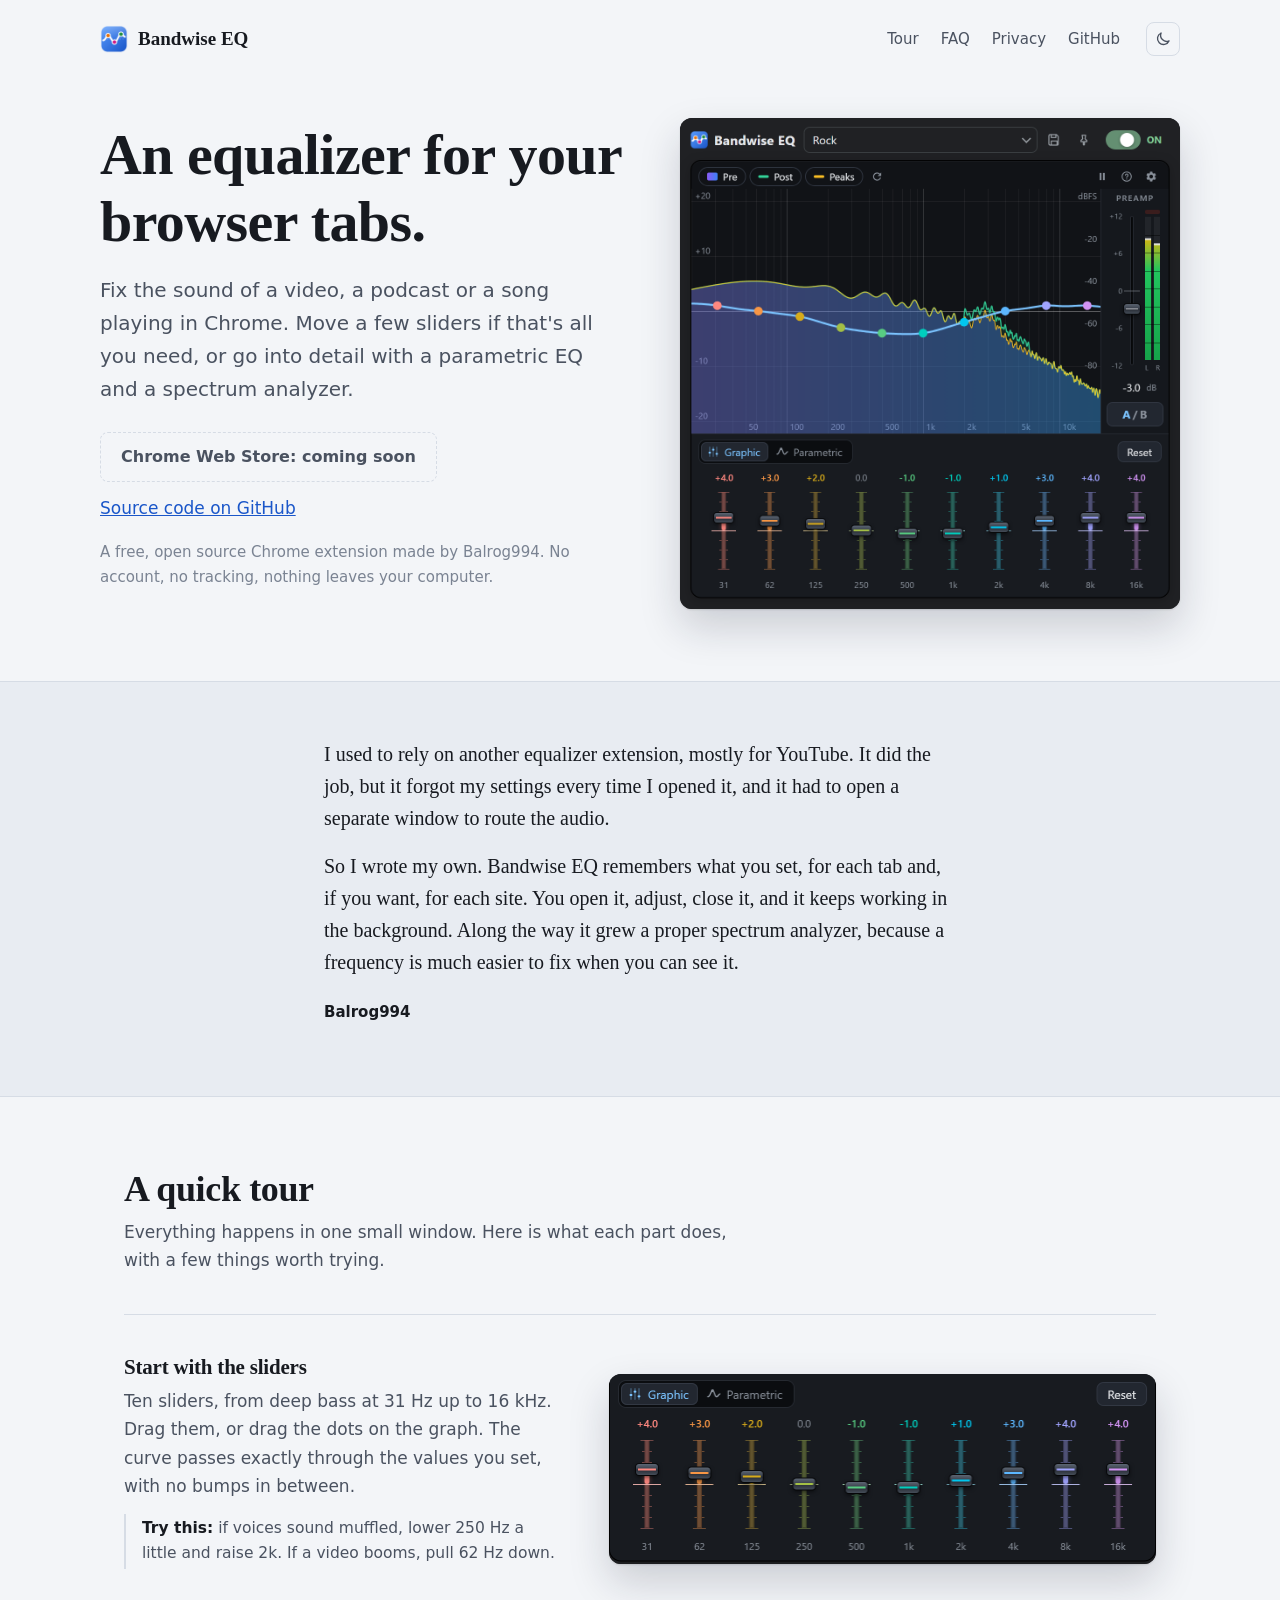
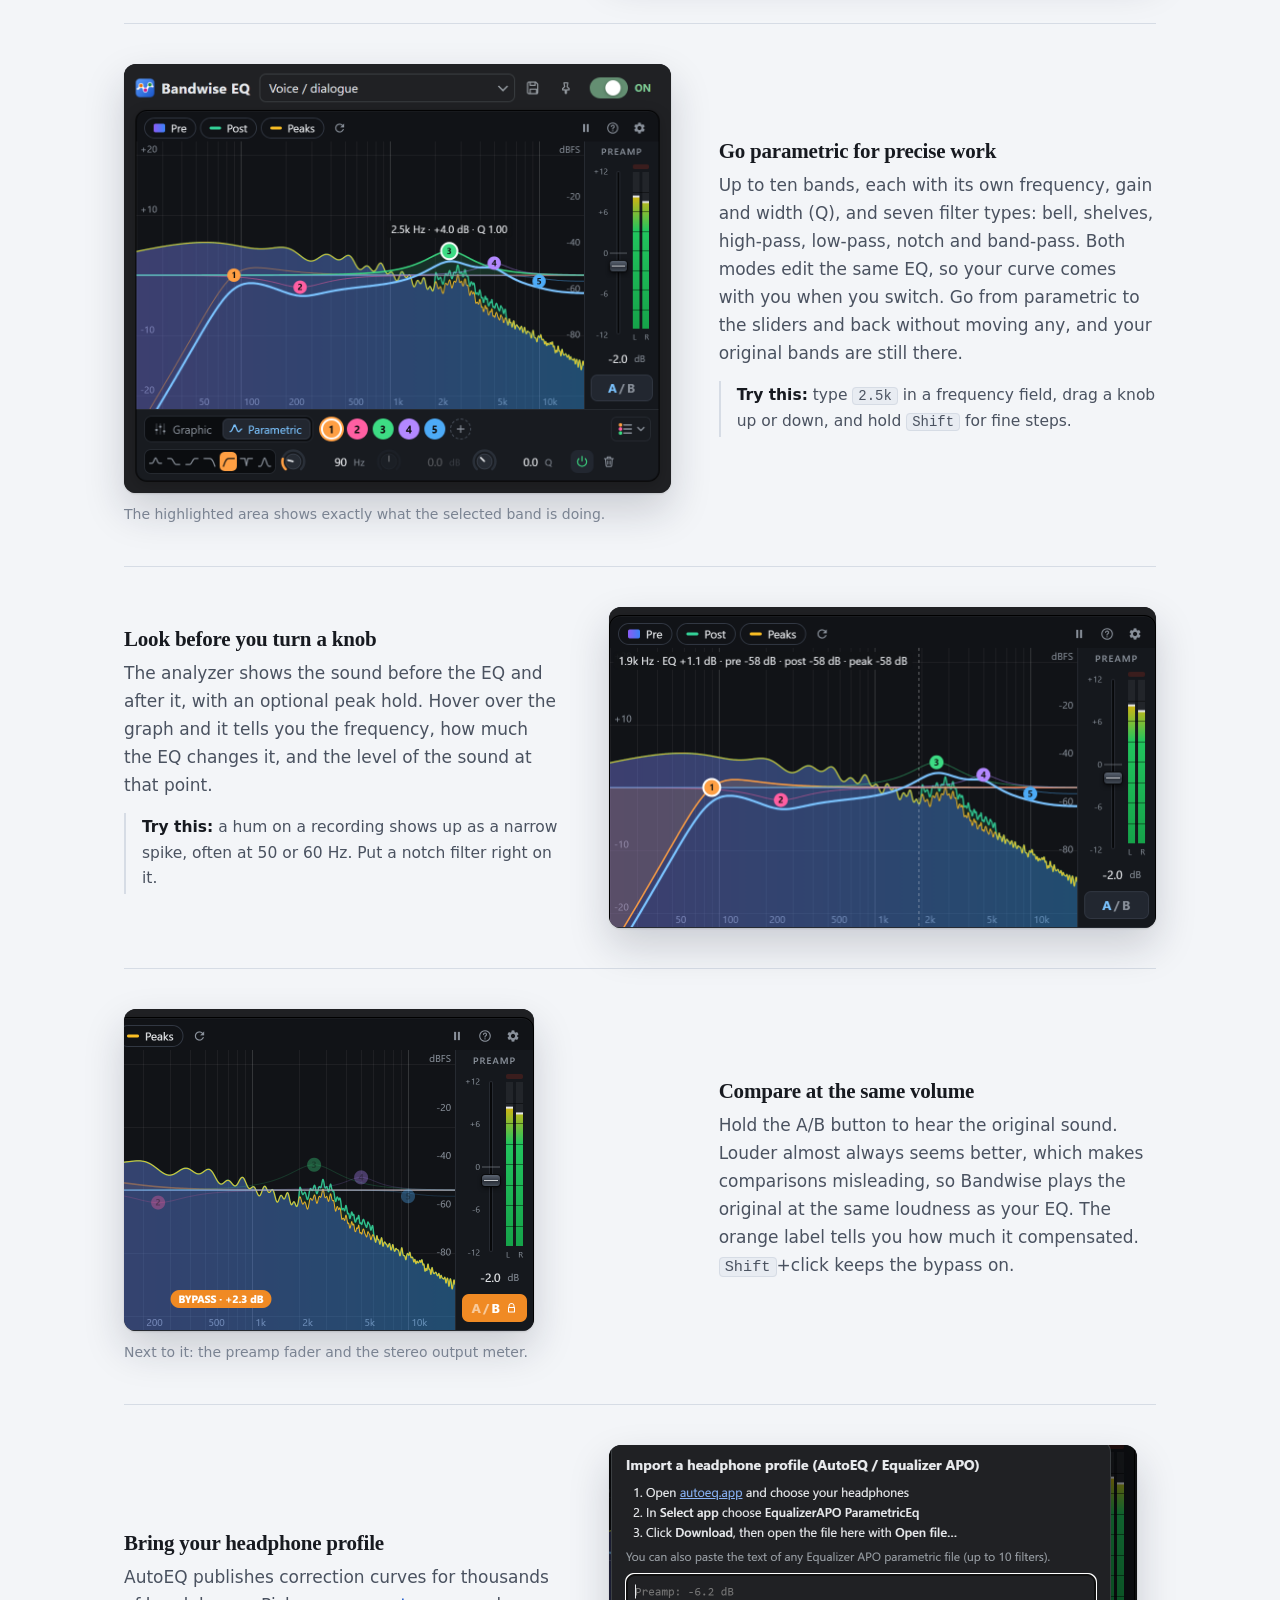
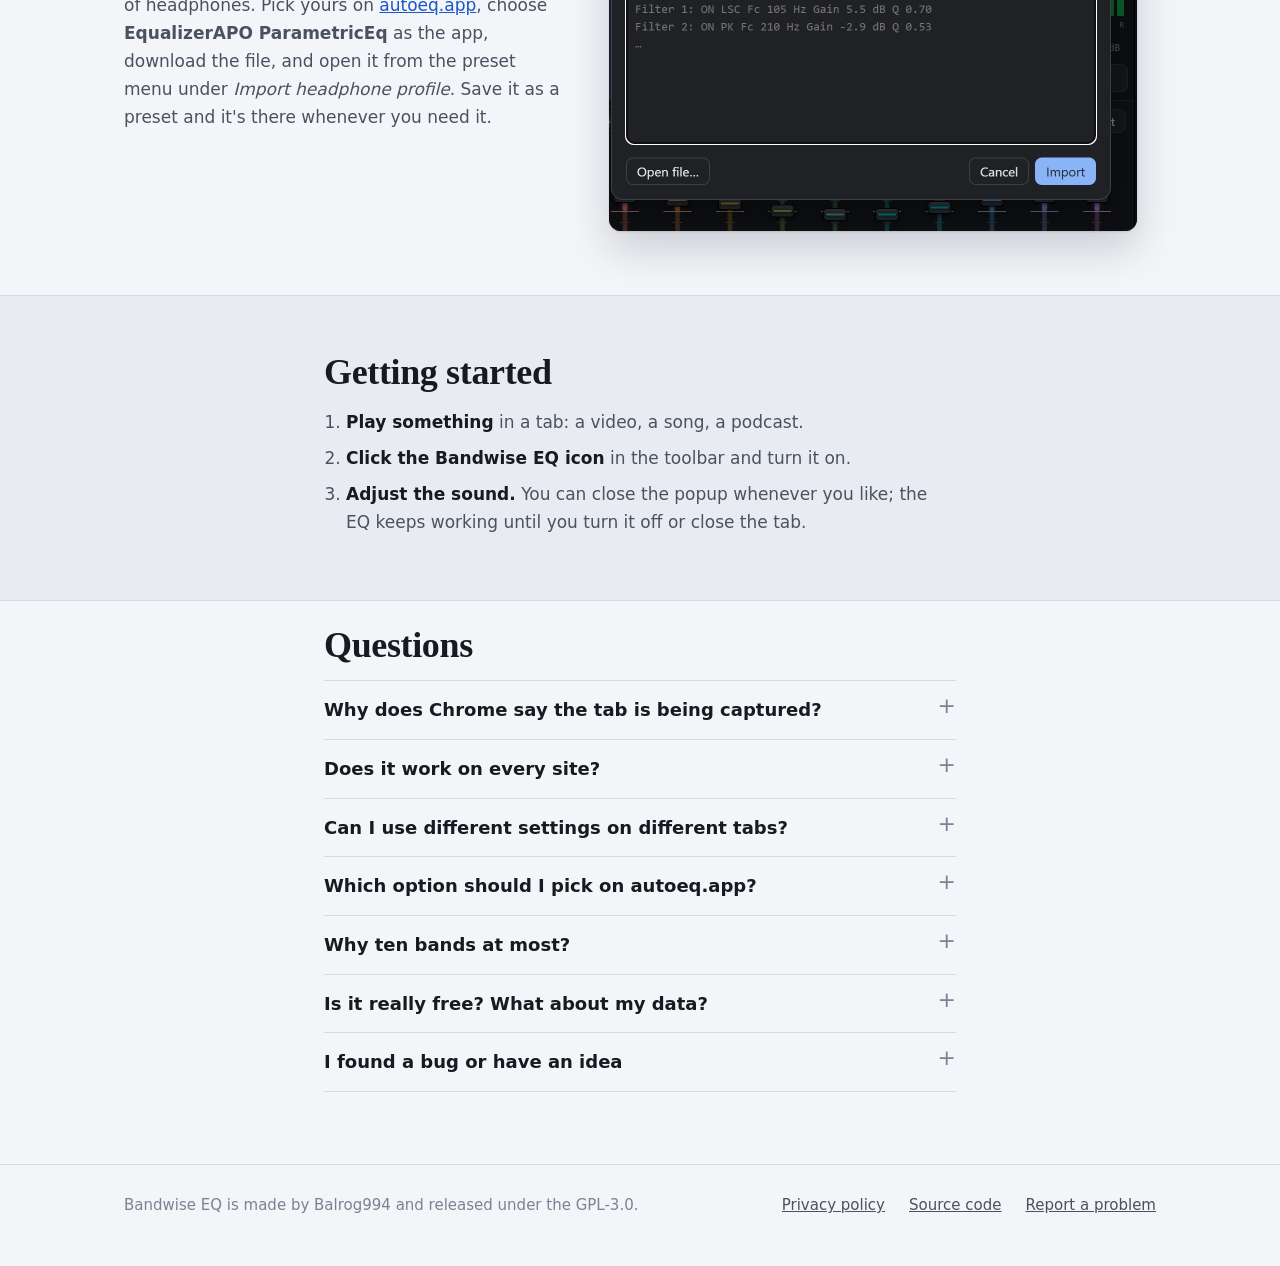
==== docs/index.html @ dcfa688e "Add a light/dark theme toggle to the website The site still follows the system theme by default; the" ====
<!doctype html>
<html lang="en">
<head>
  <meta charset="utf-8">
  <meta name="viewport" content="width=device-width, initial-scale=1">
  <title>Bandwise EQ, an equalizer for your browser tabs</title>
  <meta name="description" content="A free, open source equalizer for the sound of your Chrome tabs, with a graphic and a parametric mode, a spectrum analyzer and AutoEQ headphone profiles. Made by Balrog994.">
  <meta property="og:title" content="Bandwise EQ">
  <meta property="og:description" content="An equalizer for the sound of your Chrome tabs.">
  <meta property="og:image" content="img/social.png">
  <link rel="icon" href="img/icon-128.png">
  <link rel="stylesheet" href="style.css">
  <!-- apply the saved theme before the page is drawn, to avoid a flash -->
  <script>try { const t = localStorage.getItem("theme"); if (t === "light" || t === "dark") document.documentElement.dataset.theme = t; } catch {}</script>
</head>
<body>
  <header class="wrap site-head">
    <img src="img/icon-128.png" alt="">
    <a class="name" href="./">Bandwise EQ</a>
    <nav>
      <a href="#tour">Tour</a>
      <a href="#faq">FAQ</a>
      <a href="privacy.html">Privacy</a>
      <a href="https://github.com/Balrog994/bandwise-eq">GitHub</a>
      <button class="theme-toggle" type="button" aria-label="Switch theme">
        <svg class="sun" viewBox="0 0 24 24" aria-hidden="true"><circle cx="12" cy="12" r="4.2" fill="none" stroke="currentColor" stroke-width="1.8"/><path d="M12 2.5v2.2M12 19.3v2.2M2.5 12h2.2M19.3 12h2.2M5.3 5.3l1.6 1.6M17.1 17.1l1.6 1.6M5.3 18.7l1.6-1.6M17.1 6.9l1.6-1.6" stroke="currentColor" stroke-width="1.8" stroke-linecap="round"/></svg>
        <svg class="moon" viewBox="0 0 24 24" aria-hidden="true"><path d="M20 14.5A8 8 0 0 1 9.5 4a8 8 0 1 0 10.5 10.5z" fill="none" stroke="currentColor" stroke-width="1.8" stroke-linejoin="round"/></svg>
      </button>
    </nav>
  </header>

  <main>
    <section class="wrap hero">
      <div>
        <h1>An equalizer for your browser tabs.</h1>
        <p class="lead">Fix the sound of a video, a podcast or a song playing in Chrome. Move a few sliders if that's all you need, or go into detail with a parametric EQ and a spectrum analyzer.</p>
        <div class="actions">
          <span class="button waiting">Chrome Web Store: coming soon</span>
          <a href="https://github.com/Balrog994/bandwise-eq">Source code on GitHub</a>
        </div>
        <p class="small">A free, open source Chrome extension made by Balrog994. No account, no tracking, nothing leaves your computer.</p>
      </div>
      <a class="shot" href="img/popup.png"><img src="img/popup.png" width="572" height="562" alt="The Bandwise EQ popup in graphic mode, with ten sliders and the spectrum analyzer"></a>
    </section>

    <section class="note">
      <div class="wrap narrow">
        <p>I used to rely on another equalizer extension, mostly for YouTube. It did the job, but it forgot my settings every time I opened it, and it had to open a separate window to route the audio.</p>
        <p>So I wrote my own. Bandwise EQ remembers what you set, for each tab and, if you want, for each site. You open it, adjust, close it, and it keeps working in the background. Along the way it grew a proper spectrum analyzer, because a frequency is much easier to fix when you can see it.</p>
        <p class="sign"><strong>Balrog994</strong></p>
      </div>
    </section>

    <section class="tour" id="tour">
      <div class="wrap">
        <h2>A quick tour</h2>
        <p class="intro">Everything happens in one small window. Here is what each part does, with a few things worth trying.</p>

        <div class="step">
          <div class="step-text">
            <h3>Start with the sliders</h3>
            <p>Ten sliders, from deep bass at 31 Hz up to 16 kHz. Drag them, or drag the dots on the graph. The curve passes exactly through the values you set, with no bumps in between.</p>
            <p class="tip"><strong>Try this:</strong> if voices sound muffled, lower 250 Hz a little and raise 2k. If a video booms, pull 62 Hz down.</p>
          </div>
          <figure>
            <a class="shot" href="img/tour-sliders.png"><img src="img/tour-sliders.png" width="548" height="190" alt="The ten graphic EQ sliders"></a>
          </figure>
        </div>

        <div class="step">
          <div class="step-text">
            <h3>Go parametric for precise work</h3>
            <p>Up to ten bands, each with its own frequency, gain and width (Q), and seven filter types: bell, shelves, high-pass, low-pass, notch and band-pass. Both modes edit the same EQ, so your curve comes with you when you switch. Go from parametric to the sliders and back without moving any, and your original bands are still there.</p>
            <p class="tip"><strong>Try this:</strong> type <code>2.5k</code> in a frequency field, drag a knob up or down, and hold <kbd>Shift</kbd> for fine steps.</p>
          </div>
          <figure>
            <a class="shot" href="img/tour-parametric.png"><img src="img/tour-parametric.png" width="572" height="449" alt="Parametric mode with five bands; the selected band's curve is highlighted"></a>
            <figcaption>The highlighted area shows exactly what the selected band is doing.</figcaption>
          </figure>
        </div>

        <div class="step">
          <div class="step-text">
            <h3>Look before you turn a knob</h3>
            <p>The analyzer shows the sound before the EQ and after it, with an optional peak hold. Hover over the graph and it tells you the frequency, how much the EQ changes it, and the level of the sound at that point.</p>
            <p class="tip"><strong>Try this:</strong> a hum on a recording shows up as a narrow spike, often at 50 or 60 Hz. Put a notch filter right on it.</p>
          </div>
          <figure>
            <a class="shot" href="img/tour-analyzer.png"><img src="img/tour-analyzer.png" width="548" height="322" alt="The spectrum analyzer with the crosshair reading frequency and levels"></a>
          </figure>
        </div>

        <div class="step">
          <div class="step-text">
            <h3>Compare at the same volume</h3>
            <p>Hold the A/B button to hear the original sound. Louder almost always seems better, which makes comparisons misleading, so Bandwise plays the original at the same loudness as your EQ. The orange label tells you how much it compensated. <kbd>Shift</kbd>+click keeps the bypass on.</p>
          </div>
          <figure>
            <a class="shot" href="img/tour-ab.png"><img src="img/tour-ab.png" width="410" height="322" alt="Bypass active with level matching, next to the preamp fader and output meter"></a>
            <figcaption>Next to it: the preamp fader and the stereo output meter.</figcaption>
          </figure>
        </div>

        <div class="step">
          <div class="step-text">
            <h3>Bring your headphone profile</h3>
            <p>AutoEQ publishes correction curves for thousands of headphones. Pick yours on <a href="https://autoeq.app">autoeq.app</a>, choose <strong>EqualizerAPO ParametricEq</strong> as the app, download the file, and open it from the preset menu under <em>Import headphone profile</em>. Save it as a preset and it's there whenever you need it.</p>
          </div>
          <figure>
            <a class="shot" href="img/tour-import.png"><img src="img/tour-import.png" width="528" height="386" alt="The import dialog with the three steps to get a profile from autoeq.app"></a>
          </figure>
        </div>
      </div>
    </section>

    <section class="start note">
      <div class="wrap narrow">
        <h2>Getting started</h2>
        <ol>
          <li><strong>Play something</strong> in a tab: a video, a song, a podcast.</li>
          <li><strong>Click the Bandwise EQ icon</strong> in the toolbar and turn it on.</li>
          <li><strong>Adjust the sound.</strong> You can close the popup whenever you like; the EQ keeps working until you turn it off or close the tab.</li>
        </ol>
      </div>
    </section>

    <section class="faq" id="faq">
      <div class="wrap narrow">
        <h2>Questions</h2>
        <details>
          <summary>Why does Chrome say the tab is being captured?</summary>
          <p>That's how Chrome lets an extension work with the sound of a tab: it hands the audio over and shows an indicator so you know. Bandwise processes the audio on your computer and plays it back straight away. Nothing is recorded or sent anywhere.</p>
        </details>
        <details>
          <summary>Does it work on every site?</summary>
          <p>It works on any normal web page that plays sound. Chrome's own pages (like settings or the Web Store) can't be processed, and some streaming services that use DRM protection may not allow it.</p>
        </details>
        <details>
          <summary>Can I use different settings on different tabs?</summary>
          <p>Yes. Each tab keeps its own settings until you close it. If you want a site to always sound a certain way, open the popup on that site and click the pin next to the preset menu.</p>
        </details>
        <details>
          <summary>Which option should I pick on autoeq.app?</summary>
          <p><strong>EqualizerAPO ParametricEq</strong>. It produces ten filters, which is exactly what Bandwise supports, in a format it reads directly.</p>
        </details>
        <details>
          <summary>Why ten bands at most?</summary>
          <p>Ten bands are enough for almost any correction, they fit comfortably in a small popup, and they match the ten filters AutoEQ uses for headphone profiles.</p>
        </details>
        <details>
          <summary>Is it really free? What about my data?</summary>
          <p>It's free and open source under the GPL-3.0. It has no network access, collects nothing, shows no ads and doesn't read the pages you visit. The <a href="privacy.html">privacy policy</a> has the details, and the code is on <a href="https://github.com/Balrog994/bandwise-eq">GitHub</a> if you'd like to check.</p>
        </details>
        <details>
          <summary>I found a bug or have an idea</summary>
          <p>Please open an issue on <a href="https://github.com/Balrog994/bandwise-eq/issues">GitHub</a>. Bug reports with the site where it happened are especially helpful.</p>
        </details>
      </div>
    </section>
  </main>

  <footer class="site-foot">
    <div class="wrap">
      <span class="grow">Bandwise EQ is made by Balrog994 and released under the GPL-3.0.</span>
      <a href="privacy.html">Privacy policy</a>
      <a href="https://github.com/Balrog994/bandwise-eq">Source code</a>
      <a href="https://github.com/Balrog994/bandwise-eq/issues">Report a problem</a>
    </div>
  </footer>

  <script src="site.js"></script>
</body>
</html>
---- docs/style.css ----
/* Bandwise EQ website. System fonts only: the site makes no third-party requests. */
:root {
  /* cool palette taken from the extension (blue-grey neutrals, icon blue) so screenshots sit naturally */
  --paper: #f3f5f8; --paper-2: #e8ecf2; --card: #ffffff;
  --ink: #171a20; --ink-2: #4a5260; --ink-3: #7a8392; --line: #d6dce5;
  --link: #1a56c9;
  color-scheme: light;
  --serif: "Iowan Old Style", "Palatino Linotype", Palatino, "Book Antiqua", Georgia, serif;
  --sans: system-ui, -apple-system, "Segoe UI", Roboto, "Helvetica Neue", sans-serif;
  --mono: ui-monospace, "Cascadia Mono", Consolas, monospace;
}
/* Dark theme: follows the system unless the visitor picked a theme with the toggle
   (stored as data-theme on <html>). Same greys as the extension's dark display. */
@media (prefers-color-scheme: dark) {
  :root:not([data-theme="light"]) {
    --paper: #14171c; --paper-2: #1b1f26; --card: #1f242c;
    --ink: #e6e8eb; --ink-2: #b4bac4; --ink-3: #8a919b; --line: #2c323b;
    --link: #8ab4f8;
    color-scheme: dark;
  }
}
:root[data-theme="dark"] {
  --paper: #14171c; --paper-2: #1b1f26; --card: #1f242c;
  --ink: #e6e8eb; --ink-2: #b4bac4; --ink-3: #8a919b; --line: #2c323b;
  --link: #8ab4f8;
  color-scheme: dark;
}
* { box-sizing: border-box; }
html { background: var(--paper); scroll-behavior: smooth; }
body { margin: 0; color: var(--ink); font: 17px/1.65 var(--sans); }
a { color: var(--link); }
img { max-width: 100%; height: auto; display: block; }
.wrap { max-width: 1080px; margin: 0 auto; padding: 0 24px; }
.narrow { max-width: 680px; }

/* header */
.site-head { display: flex; align-items: center; gap: 10px; padding: 22px 0; }
.site-head img { width: 28px; height: 28px; }
.site-head .name { font: 700 19px var(--serif); color: var(--ink); text-decoration: none; }
.site-head nav { margin-left: auto; display: flex; align-items: center; gap: 22px; font-size: 15px; }
.site-head nav a { color: var(--ink-2); text-decoration: none; }
.site-head nav a:hover { color: var(--ink); text-decoration: underline; }
.theme-toggle {
  display: grid; place-items: center; width: 34px; height: 34px; margin-left: 4px; padding: 0;
  border: 1px solid var(--line); border-radius: 8px; background: none; color: var(--ink-2); cursor: pointer;
}
.theme-toggle:hover { color: var(--ink); border-color: var(--ink-3); }
.theme-toggle:focus-visible { outline: 2px solid var(--link); outline-offset: 2px; }
.theme-toggle svg { width: 18px; height: 18px; }
/* show the icon of the theme you would switch to */
.theme-toggle .sun { display: none; }
.theme-toggle.is-dark .sun { display: block; }
.theme-toggle.is-dark .moon { display: none; }

h1, h2, h3 { font-family: var(--serif); font-weight: 700; line-height: 1.15; letter-spacing: -.01em; }
h1 { font-size: clamp(38px, 5.4vw, 58px); margin: 0 0 18px; }
h2 { font-size: clamp(28px, 3.4vw, 36px); margin: 0 0 14px; }
h3 { font-size: 21px; margin: 0 0 8px; }

/* hero */
.hero { display: grid; grid-template-columns: 1.05fr 1fr; gap: 56px; align-items: center; padding: 40px 0 72px; }
.hero p.lead { font-size: 20px; color: var(--ink-2); margin: 0 0 26px; }
.actions { display: flex; flex-wrap: wrap; gap: 12px 20px; align-items: center; }
.button {
  display: inline-block; padding: 11px 20px; border-radius: 8px; font-weight: 600; font-size: 16px;
  background: var(--ink); color: var(--paper); text-decoration: none;
}
.button.waiting { background: transparent; color: var(--ink-2); border: 1.5px dashed var(--line); cursor: default; }
.small { font-size: 15px; color: var(--ink-3); margin-top: 18px; }

/* screenshots: always clickable to zoom */
.shot { display: block; width: fit-content; max-width: 100%; border-radius: 12px; overflow: hidden; cursor: zoom-in; background: #202124;
  box-shadow: 0 1px 2px rgba(0,0,0,.12), 0 18px 40px rgba(20,30,50,.18); }
.shot:focus-visible { outline: 3px solid var(--link); outline-offset: 3px; }
figure { margin: 0; }
figcaption { font-size: 14px; color: var(--ink-3); margin-top: 10px; }

/* "why I made it" note */
.note { background: var(--paper-2); border-top: 1px solid var(--line); border-bottom: 1px solid var(--line); padding: 56px 0; }
.note p { font-family: var(--serif); font-size: 20px; line-height: 1.6; margin: 0 0 16px; }
.note .sign { font-family: var(--sans); font-size: 15px; color: var(--ink-3); margin-top: 22px; }
.note .sign strong { color: var(--ink); }

/* tour */
.tour { padding: 72px 0 24px; }
.tour > .wrap > h2 { margin-bottom: 8px; }
.tour .intro { color: var(--ink-2); margin: 0 0 40px; max-width: 640px; }
.step { display: grid; grid-template-columns: 1fr 1.25fr; gap: 48px; align-items: center; padding: 40px 0; border-top: 1px solid var(--line); }
.step:nth-of-type(even) { grid-template-columns: 1.25fr 1fr; }
.step:nth-of-type(even) .step-text { order: 2; }
.step p { color: var(--ink-2); margin: 0 0 14px; }
.tip { border-left: 2px solid var(--line); padding: 2px 0 2px 16px; font-size: 15.5px; color: var(--ink-2); }
.tip strong { color: var(--ink); }
kbd, code { font-family: var(--mono); font-size: .9em; background: var(--paper-2); border: 1px solid var(--line); border-radius: 4px; padding: 0 5px; }

/* getting started */
.start { padding: 56px 0; }
.start ol { padding-left: 22px; margin: 0; }
.start li { margin: 8px 0; color: var(--ink-2); }
.start li strong { color: var(--ink); }

/* FAQ */
.faq { padding: 24px 0 72px; }
.faq details { border-top: 1px solid var(--line); padding: 14px 0; }
.faq details:last-of-type { border-bottom: 1px solid var(--line); }
.faq summary { cursor: pointer; font-weight: 600; font-size: 18px; list-style: none; display: flex; justify-content: space-between; gap: 16px; }
.faq summary::-webkit-details-marker { display: none; }
.faq summary::after { content: "+"; color: var(--ink-3); font-weight: 400; font-size: 22px; line-height: 1; }
.faq details[open] summary::after { content: "-"; }
.faq details p { color: var(--ink-2); margin: 10px 0 4px; }

/* footer */
.site-foot { border-top: 1px solid var(--line); padding: 28px 0 48px; font-size: 15px; color: var(--ink-3); }
.site-foot .wrap { display: flex; flex-wrap: wrap; gap: 10px 24px; }
.site-foot .grow { flex: 1; min-width: 260px; }
.site-foot a { color: var(--ink-2); }

/* zoom (lightbox) */
dialog.zoom { border: 0; padding: 0; background: transparent; max-width: 96vw; max-height: 94vh; }
dialog.zoom::backdrop { background: rgba(10, 13, 18, .85); }
dialog.zoom img { max-width: 96vw; max-height: 94vh; width: auto; border-radius: 10px; cursor: zoom-out; }

/* privacy page */
.doc { padding: 24px 0 72px; }
.doc h1 { font-size: 42px; margin-bottom: 4px; }
.doc .date { color: var(--ink-3); margin: 0 0 28px; }
.doc h2 { font-size: 24px; margin: 34px 0 8px; }
.doc p, .doc li { color: var(--ink-2); }
.doc table { width: 100%; border-collapse: collapse; margin: 8px 0; font-size: 15.5px; }
.doc th, .doc td { text-align: left; padding: 9px 10px; border-bottom: 1px solid var(--line); vertical-align: top; }
.doc th { color: var(--ink-3); font-weight: 600; }
.doc hr { border: 0; border-top: 1px solid var(--line); margin: 56px 0; }
.lang-switch { font-size: 15px; color: var(--ink-3); }

@media (max-width: 820px) {
  .hero, .step, .step:nth-of-type(even) { grid-template-columns: 1fr; gap: 28px; }
  .step:nth-of-type(even) .step-text { order: 0; }
  .site-head nav { gap: 14px; font-size: 14px; }
  .hero { padding-top: 16px; }
}
dialog.zoom:focus, dialog.zoom:focus-visible { outline: none; }
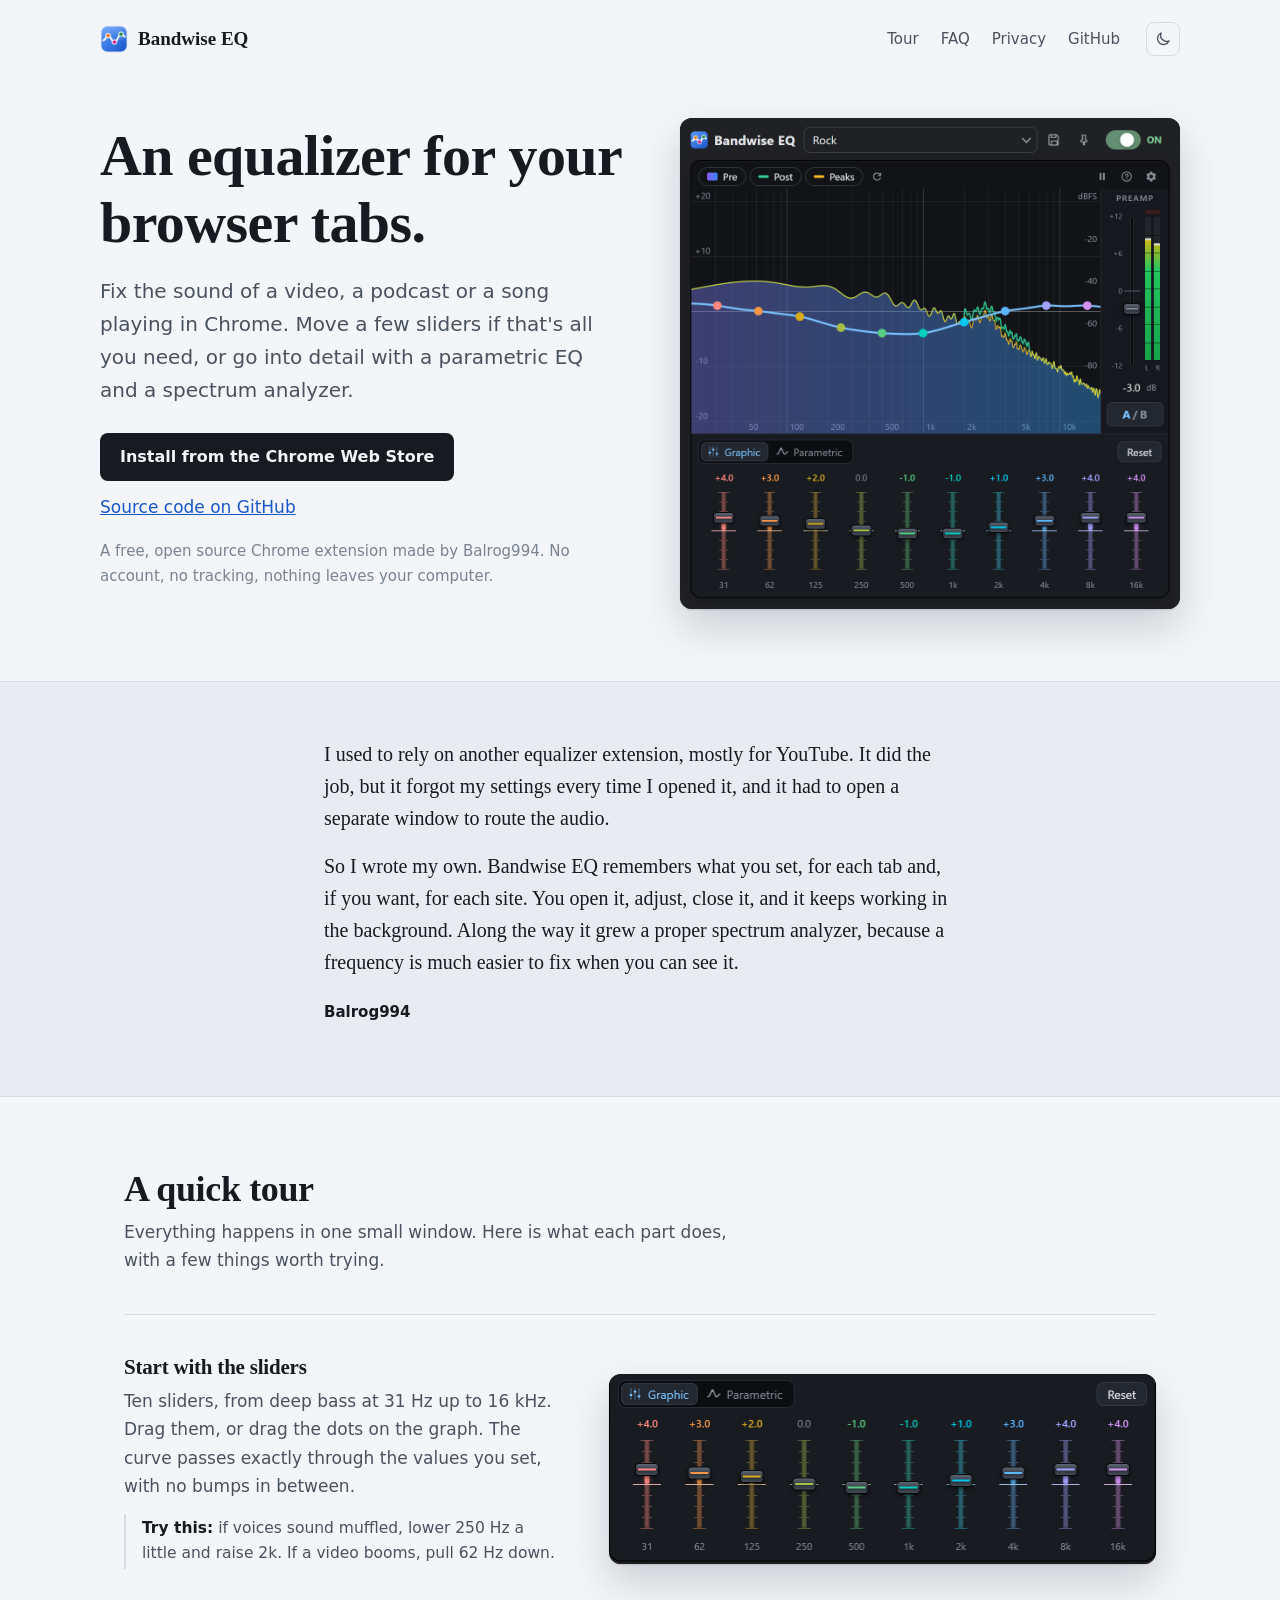
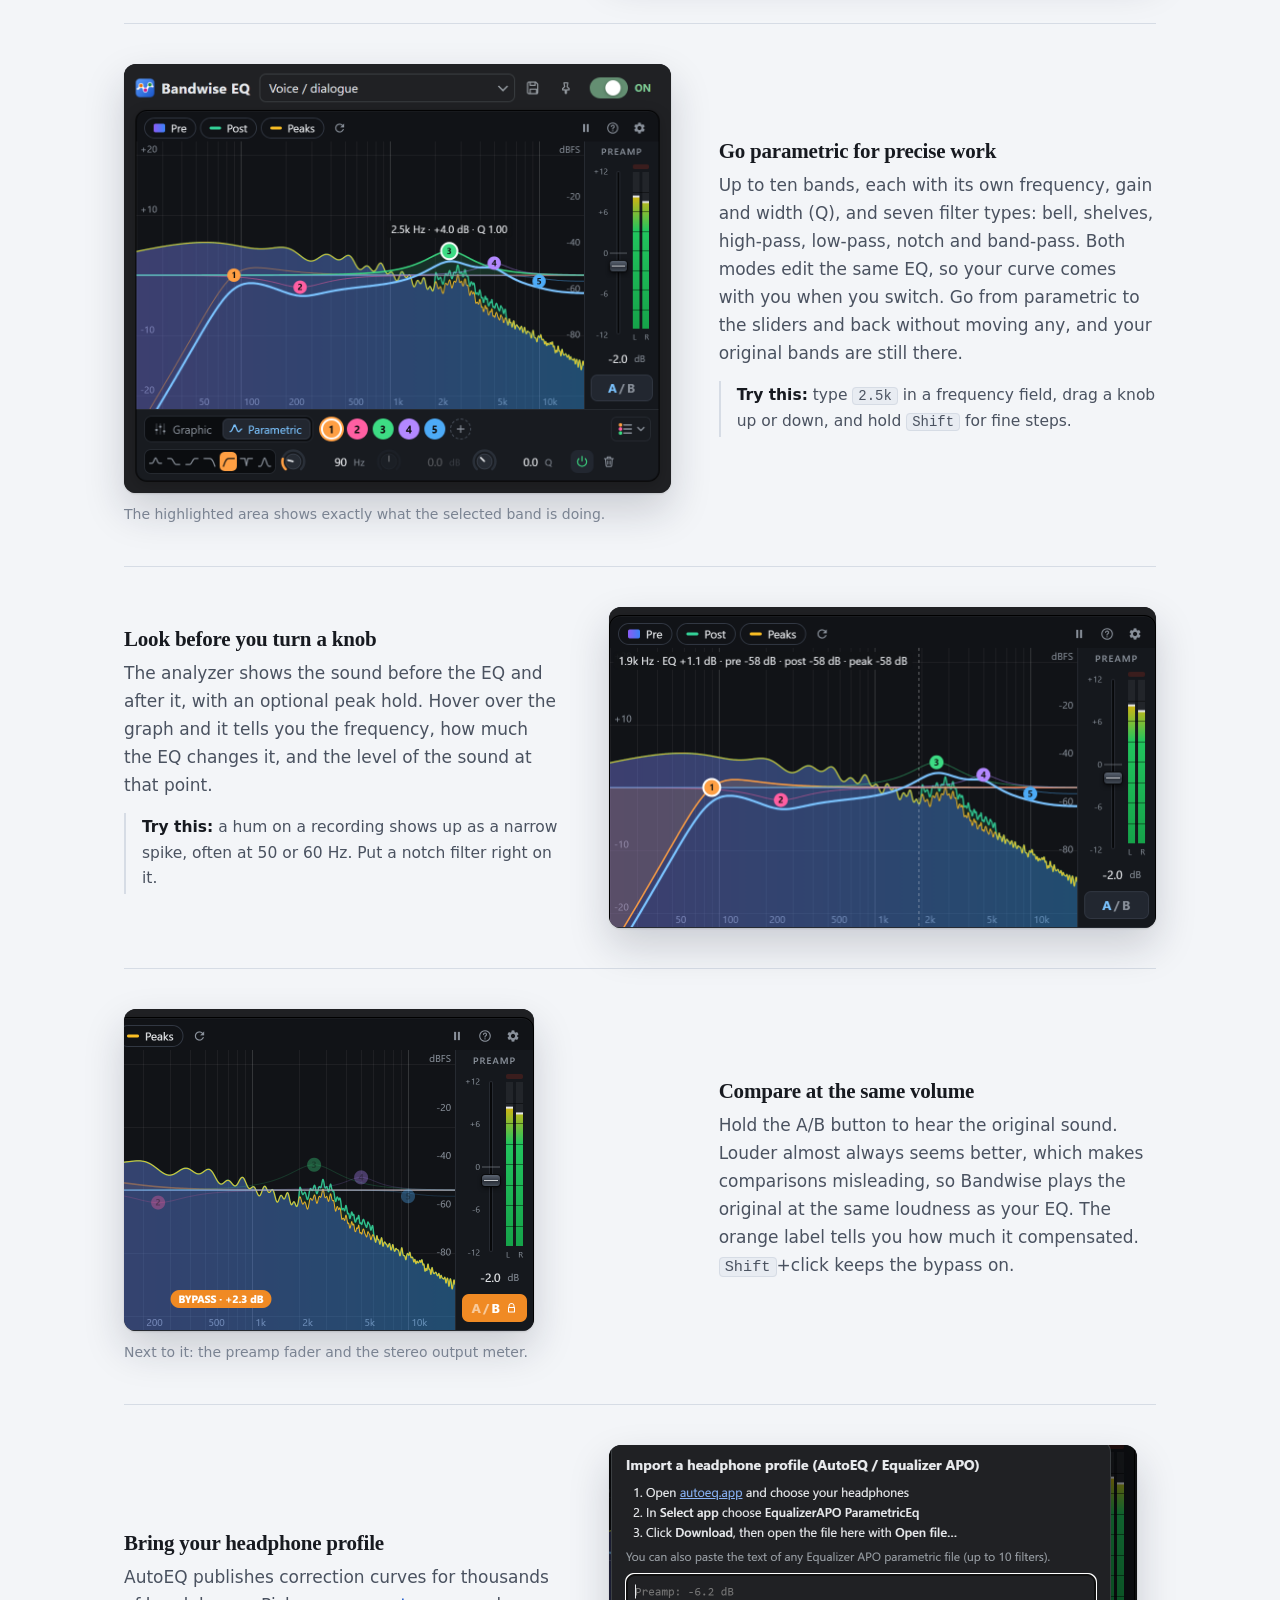
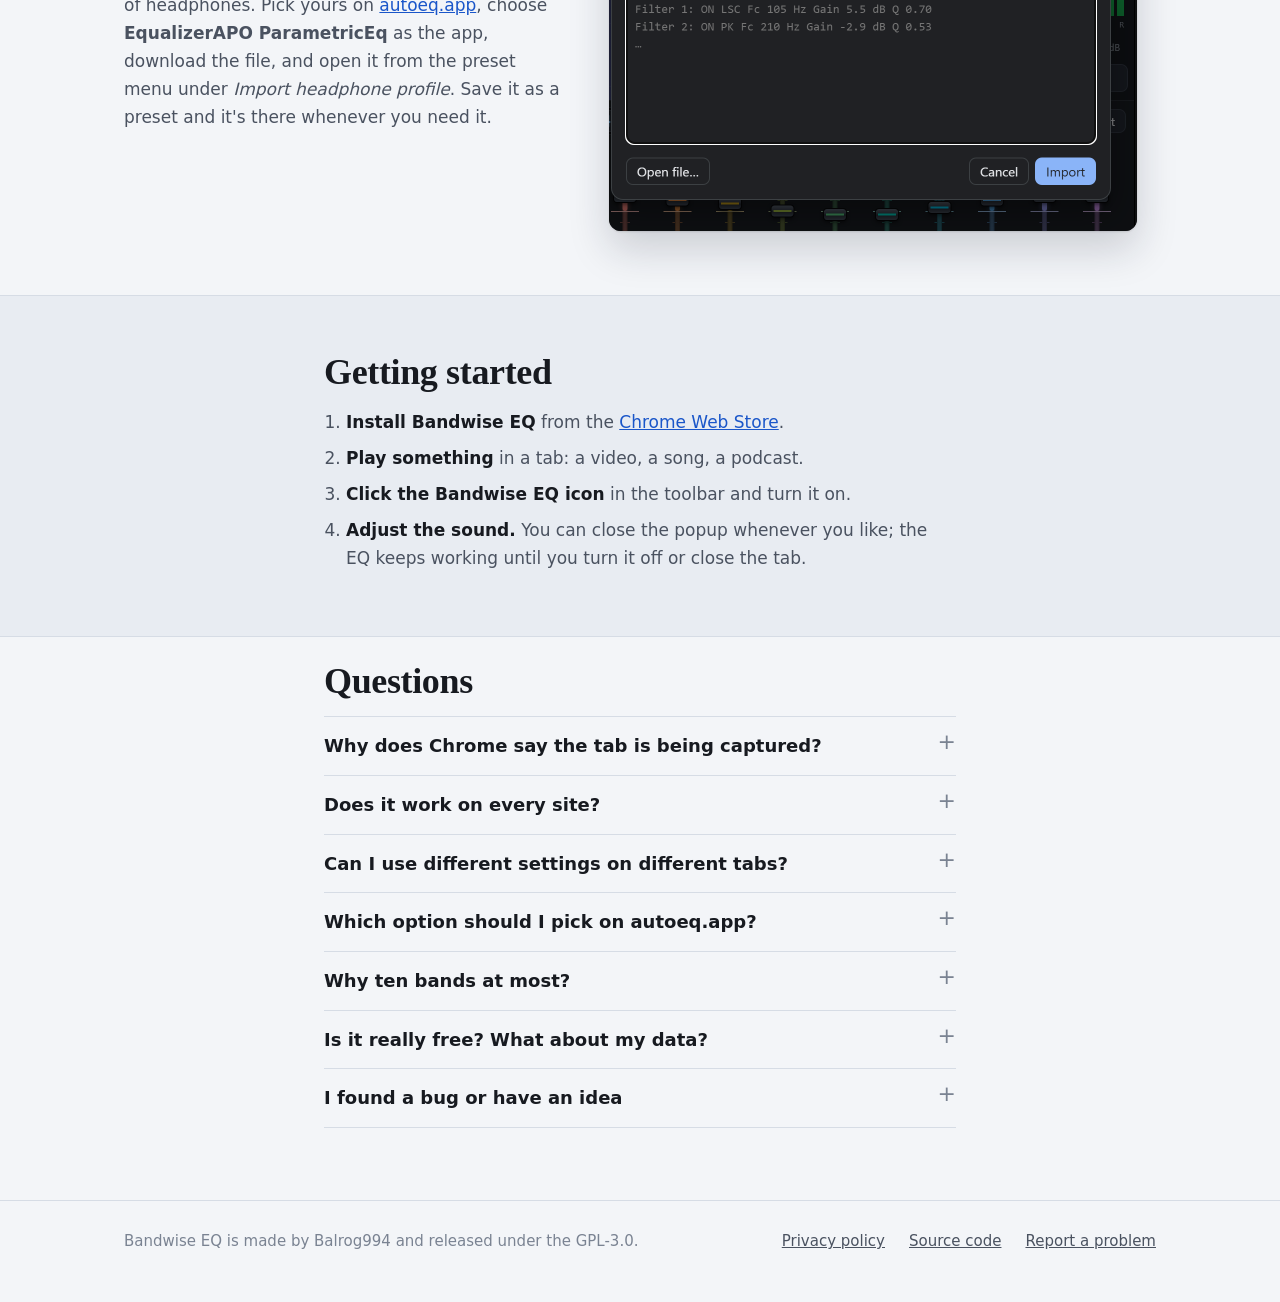
==== commit 627253b5: "Link the Chrome Web Store listing Co-Authored-By: Claude Opus 5.5 <noreply@anthropic.com>" ====
--- a/docs/index.html
+++ b/docs/index.html
@@ -35,7 +35,7 @@
         <h1>An equalizer for your browser tabs.</h1>
         <p class="lead">Fix the sound of a video, a podcast or a song playing in Chrome. Move a few sliders if that's all you need, or go into detail with a parametric EQ and a spectrum analyzer.</p>
         <div class="actions">
-          <span class="button waiting">Chrome Web Store: coming soon</span>
+          <a class="button" href="https://chromewebstore.google.com/detail/bandwise-eq/pfefhdkgpknkcnjklobgbdjglndbfjmc">Install from the Chrome Web Store</a>
           <a href="https://github.com/Balrog994/bandwise-eq">Source code on GitHub</a>
         </div>
         <p class="small">A free, open source Chrome extension made by Balrog994. No account, no tracking, nothing leaves your computer.</p>
@@ -117,6 +117,7 @@
       <div class="wrap narrow">
         <h2>Getting started</h2>
         <ol>
+          <li><strong>Install Bandwise EQ</strong> from the <a href="https://chromewebstore.google.com/detail/bandwise-eq/pfefhdkgpknkcnjklobgbdjglndbfjmc">Chrome Web Store</a>.</li>
           <li><strong>Play something</strong> in a tab: a video, a song, a podcast.</li>
           <li><strong>Click the Bandwise EQ icon</strong> in the toolbar and turn it on.</li>
           <li><strong>Adjust the sound.</strong> You can close the popup whenever you like; the EQ keeps working until you turn it off or close the tab.</li>
--- a/docs/style.css
+++ b/docs/style.css
@@ -65,7 +65,8 @@
   display: inline-block; padding: 11px 20px; border-radius: 8px; font-weight: 600; font-size: 16px;
   background: var(--ink); color: var(--paper); text-decoration: none;
 }
-.button.waiting { background: transparent; color: var(--ink-2); border: 1.5px dashed var(--line); cursor: default; }
+.button:hover { opacity: .88; }
+.button:focus-visible { outline: 2px solid var(--link); outline-offset: 2px; }
 .small { font-size: 15px; color: var(--ink-3); margin-top: 18px; }
 
 /* screenshots: always clickable to zoom */
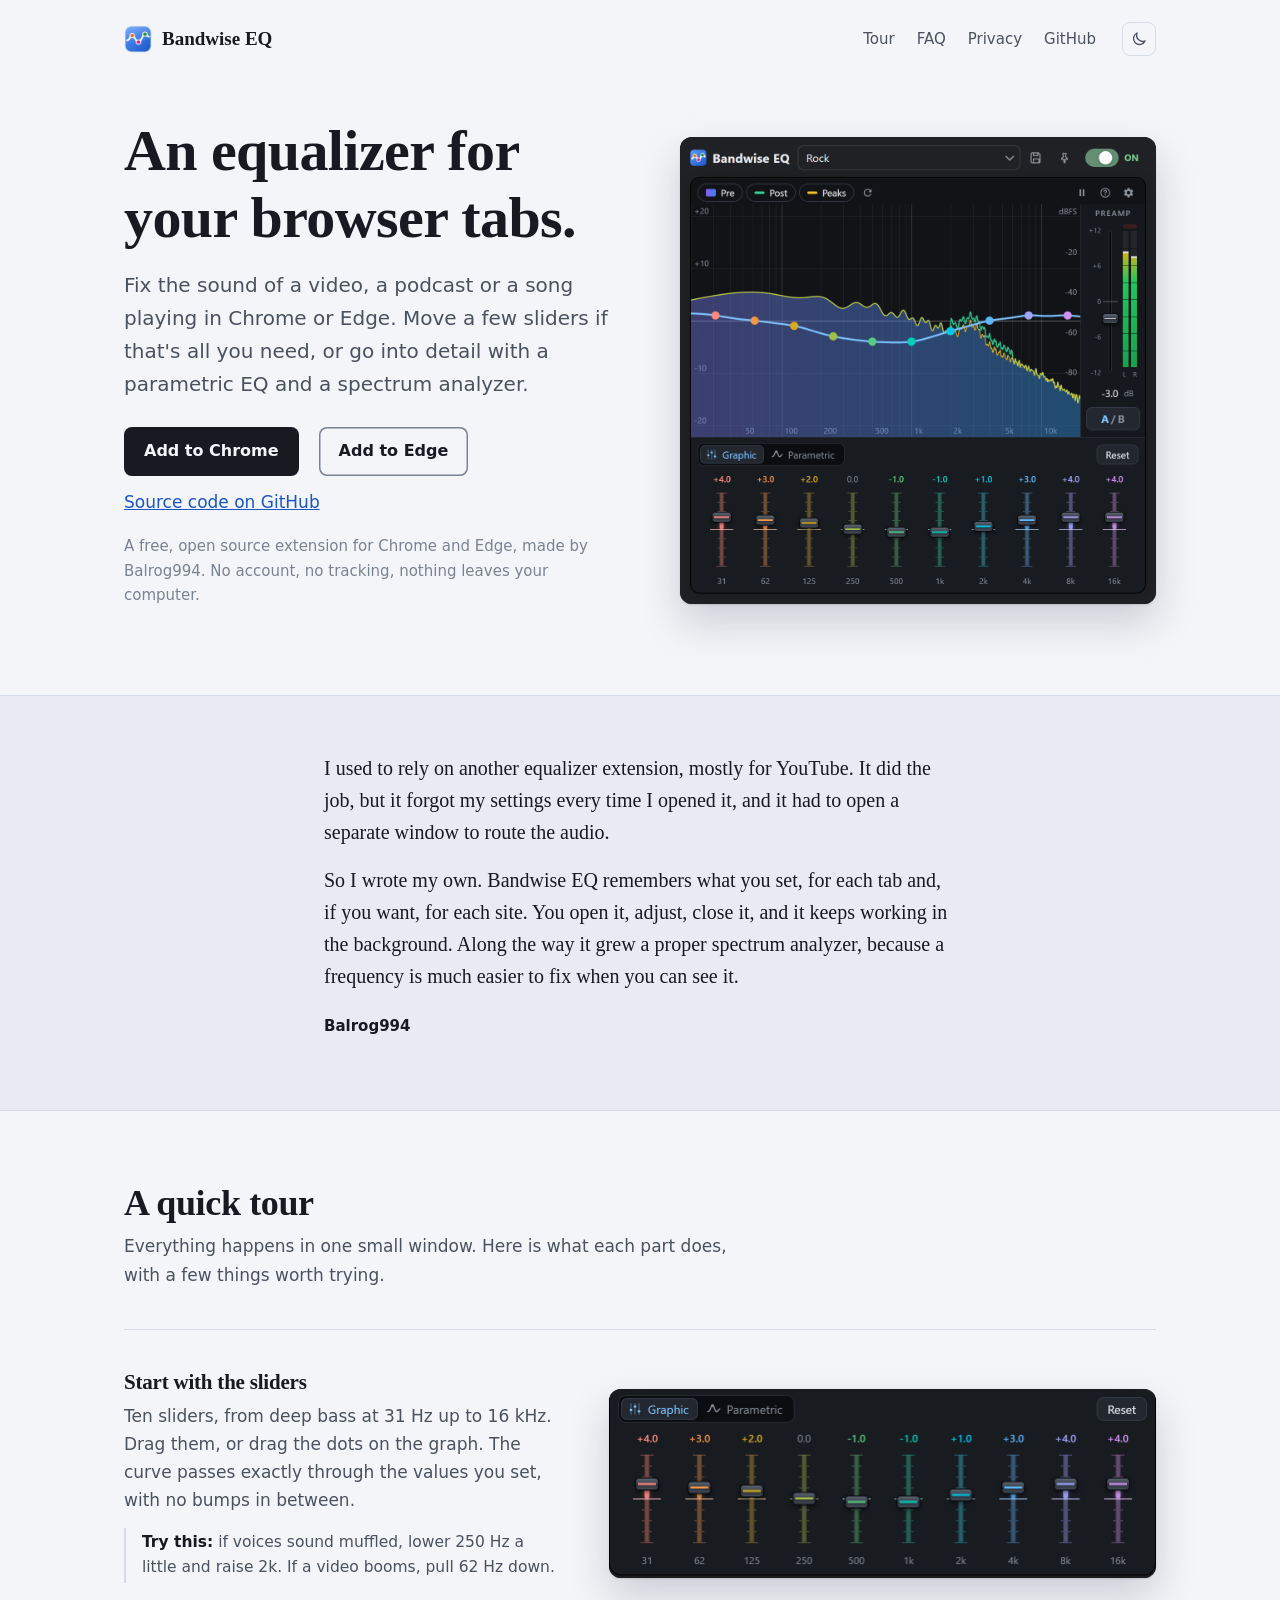
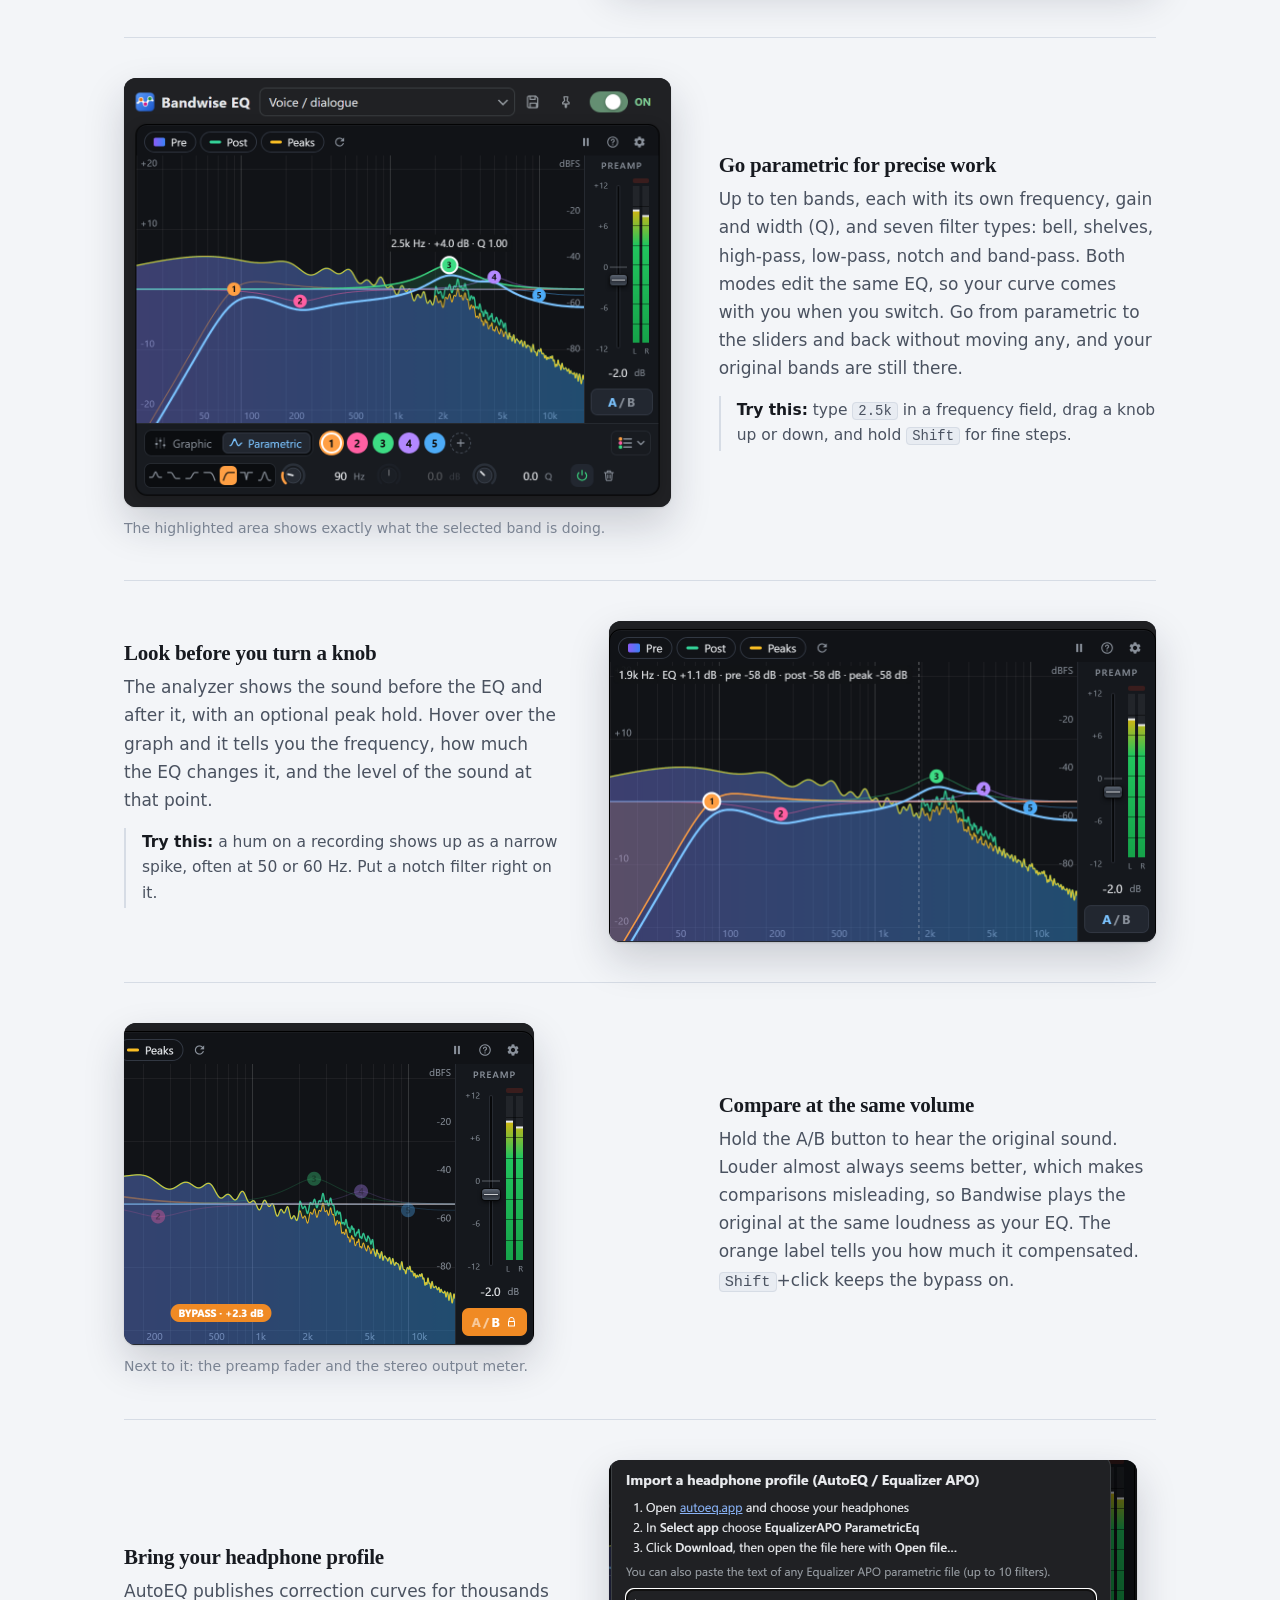
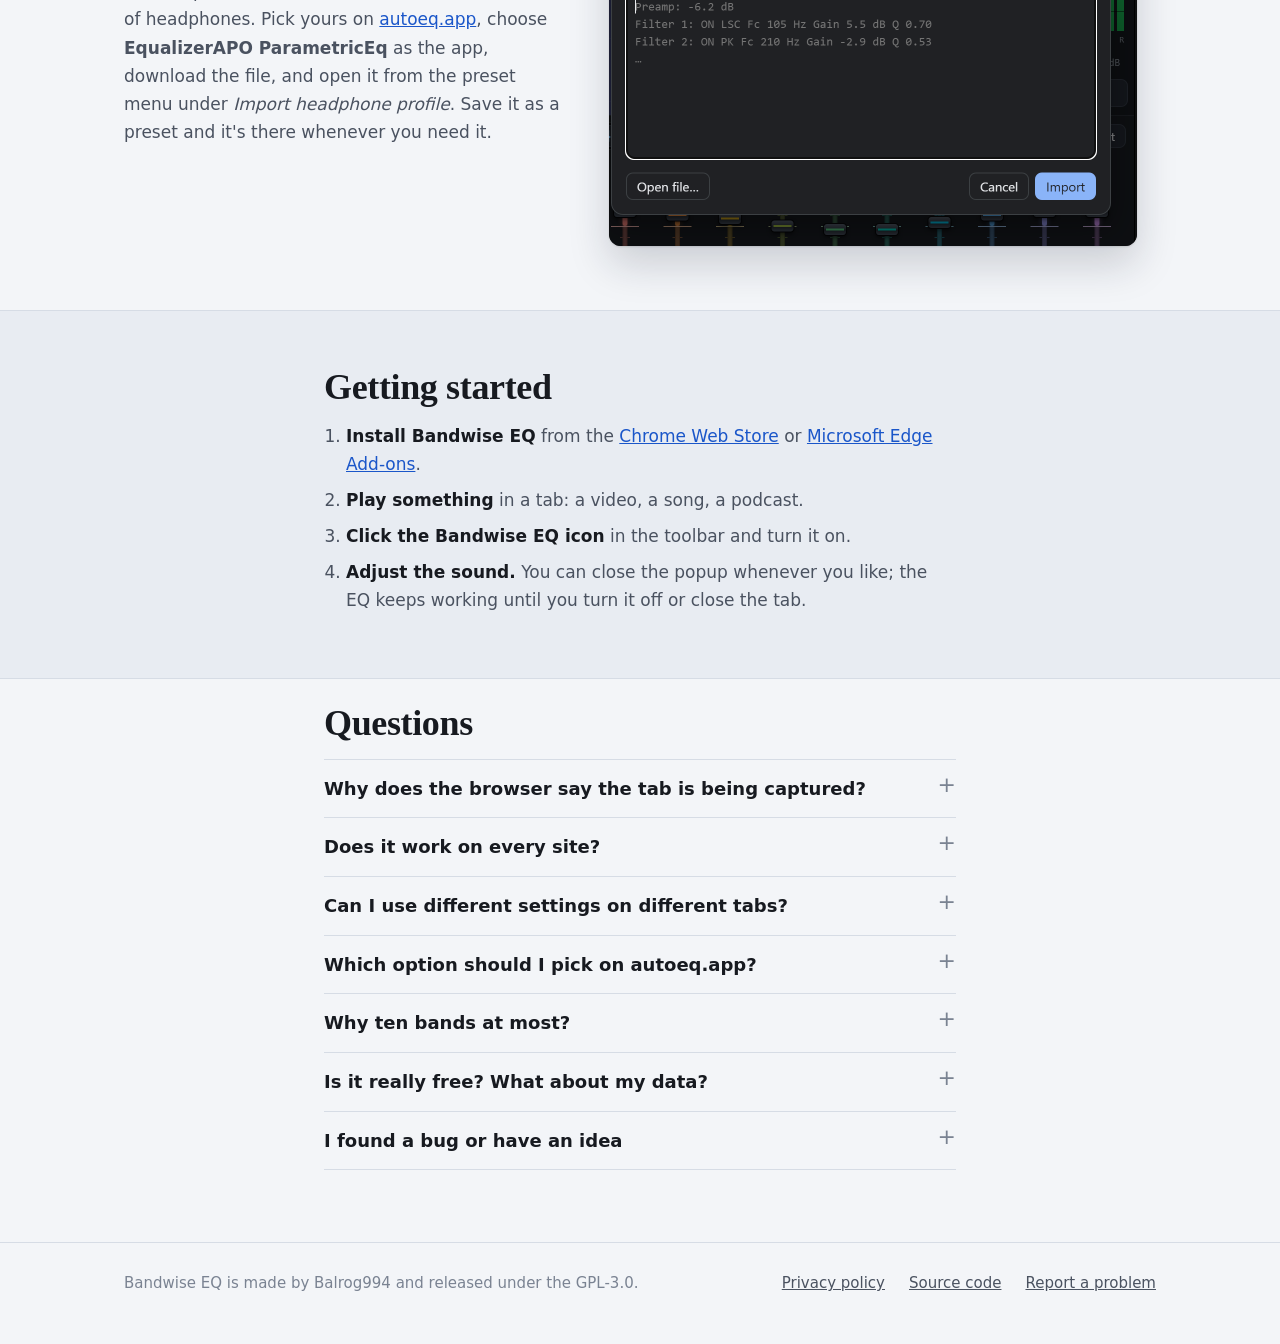
==== commit 498846ab: "Add Microsoft Edge Add-ons link and fix mobile gutters - Site hero: "Add to Chrome" and "Add to Edge" ====
--- a/docs/index.html
+++ b/docs/index.html
@@ -4,9 +4,9 @@
   <meta charset="utf-8">
   <meta name="viewport" content="width=device-width, initial-scale=1">
   <title>Bandwise EQ, an equalizer for your browser tabs</title>
-  <meta name="description" content="A free, open source equalizer for the sound of your Chrome tabs, with a graphic and a parametric mode, a spectrum analyzer and AutoEQ headphone profiles. Made by Balrog994.">
+  <meta name="description" content="A free, open source equalizer for the sound of your browser tabs in Chrome and Edge, with a graphic and a parametric mode, a spectrum analyzer and AutoEQ headphone profiles. Made by Balrog994.">
   <meta property="og:title" content="Bandwise EQ">
-  <meta property="og:description" content="An equalizer for the sound of your Chrome tabs.">
+  <meta property="og:description" content="An equalizer for the sound of your browser tabs.">
   <meta property="og:image" content="img/social.png">
   <link rel="icon" href="img/icon-128.png">
   <link rel="stylesheet" href="style.css">
@@ -33,12 +33,13 @@
     <section class="wrap hero">
       <div>
         <h1>An equalizer for your browser tabs.</h1>
-        <p class="lead">Fix the sound of a video, a podcast or a song playing in Chrome. Move a few sliders if that's all you need, or go into detail with a parametric EQ and a spectrum analyzer.</p>
+        <p class="lead">Fix the sound of a video, a podcast or a song playing in Chrome or Edge. Move a few sliders if that's all you need, or go into detail with a parametric EQ and a spectrum analyzer.</p>
         <div class="actions">
-          <a class="button" href="https://chromewebstore.google.com/detail/bandwise-eq/pfefhdkgpknkcnjklobgbdjglndbfjmc">Install from the Chrome Web Store</a>
+          <a class="button" href="https://chromewebstore.google.com/detail/bandwise-eq/pfefhdkgpknkcnjklobgbdjglndbfjmc">Add to Chrome</a>
+          <a class="button secondary" href="https://microsoftedge.microsoft.com/addons/detail/ndgnjdgkncfkpemcapnbbpcjgmkjfijc">Add to Edge</a>
           <a href="https://github.com/Balrog994/bandwise-eq">Source code on GitHub</a>
         </div>
-        <p class="small">A free, open source Chrome extension made by Balrog994. No account, no tracking, nothing leaves your computer.</p>
+        <p class="small">A free, open source extension for Chrome and Edge, made by Balrog994. No account, no tracking, nothing leaves your computer.</p>
       </div>
       <a class="shot" href="img/popup.png"><img src="img/popup.png" width="572" height="562" alt="The Bandwise EQ popup in graphic mode, with ten sliders and the spectrum analyzer"></a>
     </section>
@@ -117,7 +118,7 @@
       <div class="wrap narrow">
         <h2>Getting started</h2>
         <ol>
-          <li><strong>Install Bandwise EQ</strong> from the <a href="https://chromewebstore.google.com/detail/bandwise-eq/pfefhdkgpknkcnjklobgbdjglndbfjmc">Chrome Web Store</a>.</li>
+          <li><strong>Install Bandwise EQ</strong> from the <a href="https://chromewebstore.google.com/detail/bandwise-eq/pfefhdkgpknkcnjklobgbdjglndbfjmc">Chrome Web Store</a> or <a href="https://microsoftedge.microsoft.com/addons/detail/ndgnjdgkncfkpemcapnbbpcjgmkjfijc">Microsoft Edge Add-ons</a>.</li>
           <li><strong>Play something</strong> in a tab: a video, a song, a podcast.</li>
           <li><strong>Click the Bandwise EQ icon</strong> in the toolbar and turn it on.</li>
           <li><strong>Adjust the sound.</strong> You can close the popup whenever you like; the EQ keeps working until you turn it off or close the tab.</li>
@@ -129,12 +130,12 @@
       <div class="wrap narrow">
         <h2>Questions</h2>
         <details>
-          <summary>Why does Chrome say the tab is being captured?</summary>
-          <p>That's how Chrome lets an extension work with the sound of a tab: it hands the audio over and shows an indicator so you know. Bandwise processes the audio on your computer and plays it back straight away. Nothing is recorded or sent anywhere.</p>
+          <summary>Why does the browser say the tab is being captured?</summary>
+          <p>That's how the browser lets an extension work with the sound of a tab: it hands the audio over and shows an indicator so you know. Bandwise processes the audio on your computer and plays it back straight away. Nothing is recorded or sent anywhere.</p>
         </details>
         <details>
           <summary>Does it work on every site?</summary>
-          <p>It works on any normal web page that plays sound. Chrome's own pages (like settings or the Web Store) can't be processed, and some streaming services that use DRM protection may not allow it.</p>
+          <p>It works on any normal web page that plays sound. The browser's own pages (like settings or the extension store) can't be processed, and some streaming services that use DRM protection may not allow it.</p>
         </details>
         <details>
           <summary>Can I use different settings on different tabs?</summary>
--- a/docs/style.css
+++ b/docs/style.css
@@ -34,7 +34,7 @@
 .narrow { max-width: 680px; }
 
 /* header */
-.site-head { display: flex; align-items: center; gap: 10px; padding: 22px 0; }
+.site-head { display: flex; align-items: center; gap: 10px; padding-block: 22px; }
 .site-head img { width: 28px; height: 28px; }
 .site-head .name { font: 700 19px var(--serif); color: var(--ink); text-decoration: none; }
 .site-head nav { margin-left: auto; display: flex; align-items: center; gap: 22px; font-size: 15px; }
@@ -58,13 +58,14 @@
 h3 { font-size: 21px; margin: 0 0 8px; }
 
 /* hero */
-.hero { display: grid; grid-template-columns: 1.05fr 1fr; gap: 56px; align-items: center; padding: 40px 0 72px; }
+.hero { display: grid; grid-template-columns: 1.05fr 1fr; gap: 56px; align-items: center; padding-block: 40px 72px; }
 .hero p.lead { font-size: 20px; color: var(--ink-2); margin: 0 0 26px; }
 .actions { display: flex; flex-wrap: wrap; gap: 12px 20px; align-items: center; }
 .button {
   display: inline-block; padding: 11px 20px; border-radius: 8px; font-weight: 600; font-size: 16px;
   background: var(--ink); color: var(--paper); text-decoration: none;
 }
+.button.secondary { background: none; color: var(--ink); box-shadow: inset 0 0 0 1.5px var(--ink-3); }
 .button:hover { opacity: .88; }
 .button:focus-visible { outline: 2px solid var(--link); outline-offset: 2px; }
 .small { font-size: 15px; color: var(--ink-3); margin-top: 18px; }
@@ -77,16 +78,16 @@
 figcaption { font-size: 14px; color: var(--ink-3); margin-top: 10px; }
 
 /* "why I made it" note */
-.note { background: var(--paper-2); border-top: 1px solid var(--line); border-bottom: 1px solid var(--line); padding: 56px 0; }
+.note { background: var(--paper-2); border-top: 1px solid var(--line); border-bottom: 1px solid var(--line); padding-block: 56px; }
 .note p { font-family: var(--serif); font-size: 20px; line-height: 1.6; margin: 0 0 16px; }
 .note .sign { font-family: var(--sans); font-size: 15px; color: var(--ink-3); margin-top: 22px; }
 .note .sign strong { color: var(--ink); }
 
 /* tour */
-.tour { padding: 72px 0 24px; }
+.tour { padding-block: 72px 24px; }
 .tour > .wrap > h2 { margin-bottom: 8px; }
 .tour .intro { color: var(--ink-2); margin: 0 0 40px; max-width: 640px; }
-.step { display: grid; grid-template-columns: 1fr 1.25fr; gap: 48px; align-items: center; padding: 40px 0; border-top: 1px solid var(--line); }
+.step { display: grid; grid-template-columns: 1fr 1.25fr; gap: 48px; align-items: center; padding-block: 40px; border-top: 1px solid var(--line); }
 .step:nth-of-type(even) { grid-template-columns: 1.25fr 1fr; }
 .step:nth-of-type(even) .step-text { order: 2; }
 .step p { color: var(--ink-2); margin: 0 0 14px; }
@@ -95,13 +96,13 @@
 kbd, code { font-family: var(--mono); font-size: .9em; background: var(--paper-2); border: 1px solid var(--line); border-radius: 4px; padding: 0 5px; }
 
 /* getting started */
-.start { padding: 56px 0; }
+.start { padding-block: 56px; }
 .start ol { padding-left: 22px; margin: 0; }
 .start li { margin: 8px 0; color: var(--ink-2); }
 .start li strong { color: var(--ink); }
 
 /* FAQ */
-.faq { padding: 24px 0 72px; }
+.faq { padding-block: 24px 72px; }
 .faq details { border-top: 1px solid var(--line); padding: 14px 0; }
 .faq details:last-of-type { border-bottom: 1px solid var(--line); }
 .faq summary { cursor: pointer; font-weight: 600; font-size: 18px; list-style: none; display: flex; justify-content: space-between; gap: 16px; }
@@ -111,7 +112,7 @@
 .faq details p { color: var(--ink-2); margin: 10px 0 4px; }
 
 /* footer */
-.site-foot { border-top: 1px solid var(--line); padding: 28px 0 48px; font-size: 15px; color: var(--ink-3); }
+.site-foot { border-top: 1px solid var(--line); padding-block: 28px 48px; font-size: 15px; color: var(--ink-3); }
 .site-foot .wrap { display: flex; flex-wrap: wrap; gap: 10px 24px; }
 .site-foot .grow { flex: 1; min-width: 260px; }
 .site-foot a { color: var(--ink-2); }
@@ -122,7 +123,7 @@
 dialog.zoom img { max-width: 96vw; max-height: 94vh; width: auto; border-radius: 10px; cursor: zoom-out; }
 
 /* privacy page */
-.doc { padding: 24px 0 72px; }
+.doc { padding-block: 24px 72px; }
 .doc h1 { font-size: 42px; margin-bottom: 4px; }
 .doc .date { color: var(--ink-3); margin: 0 0 28px; }
 .doc h2 { font-size: 24px; margin: 34px 0 8px; }
@@ -139,4 +140,9 @@
   .site-head nav { gap: 14px; font-size: 14px; }
   .hero { padding-top: 16px; }
 }
+@media (max-width: 480px) {
+  .site-head .name { white-space: nowrap; }
+  /* both links are also in the footer */
+  .site-head nav a[href$="privacy.html"], .site-head nav a[href^="https://github.com"] { display: none; }
+}
 dialog.zoom:focus, dialog.zoom:focus-visible { outline: none; }
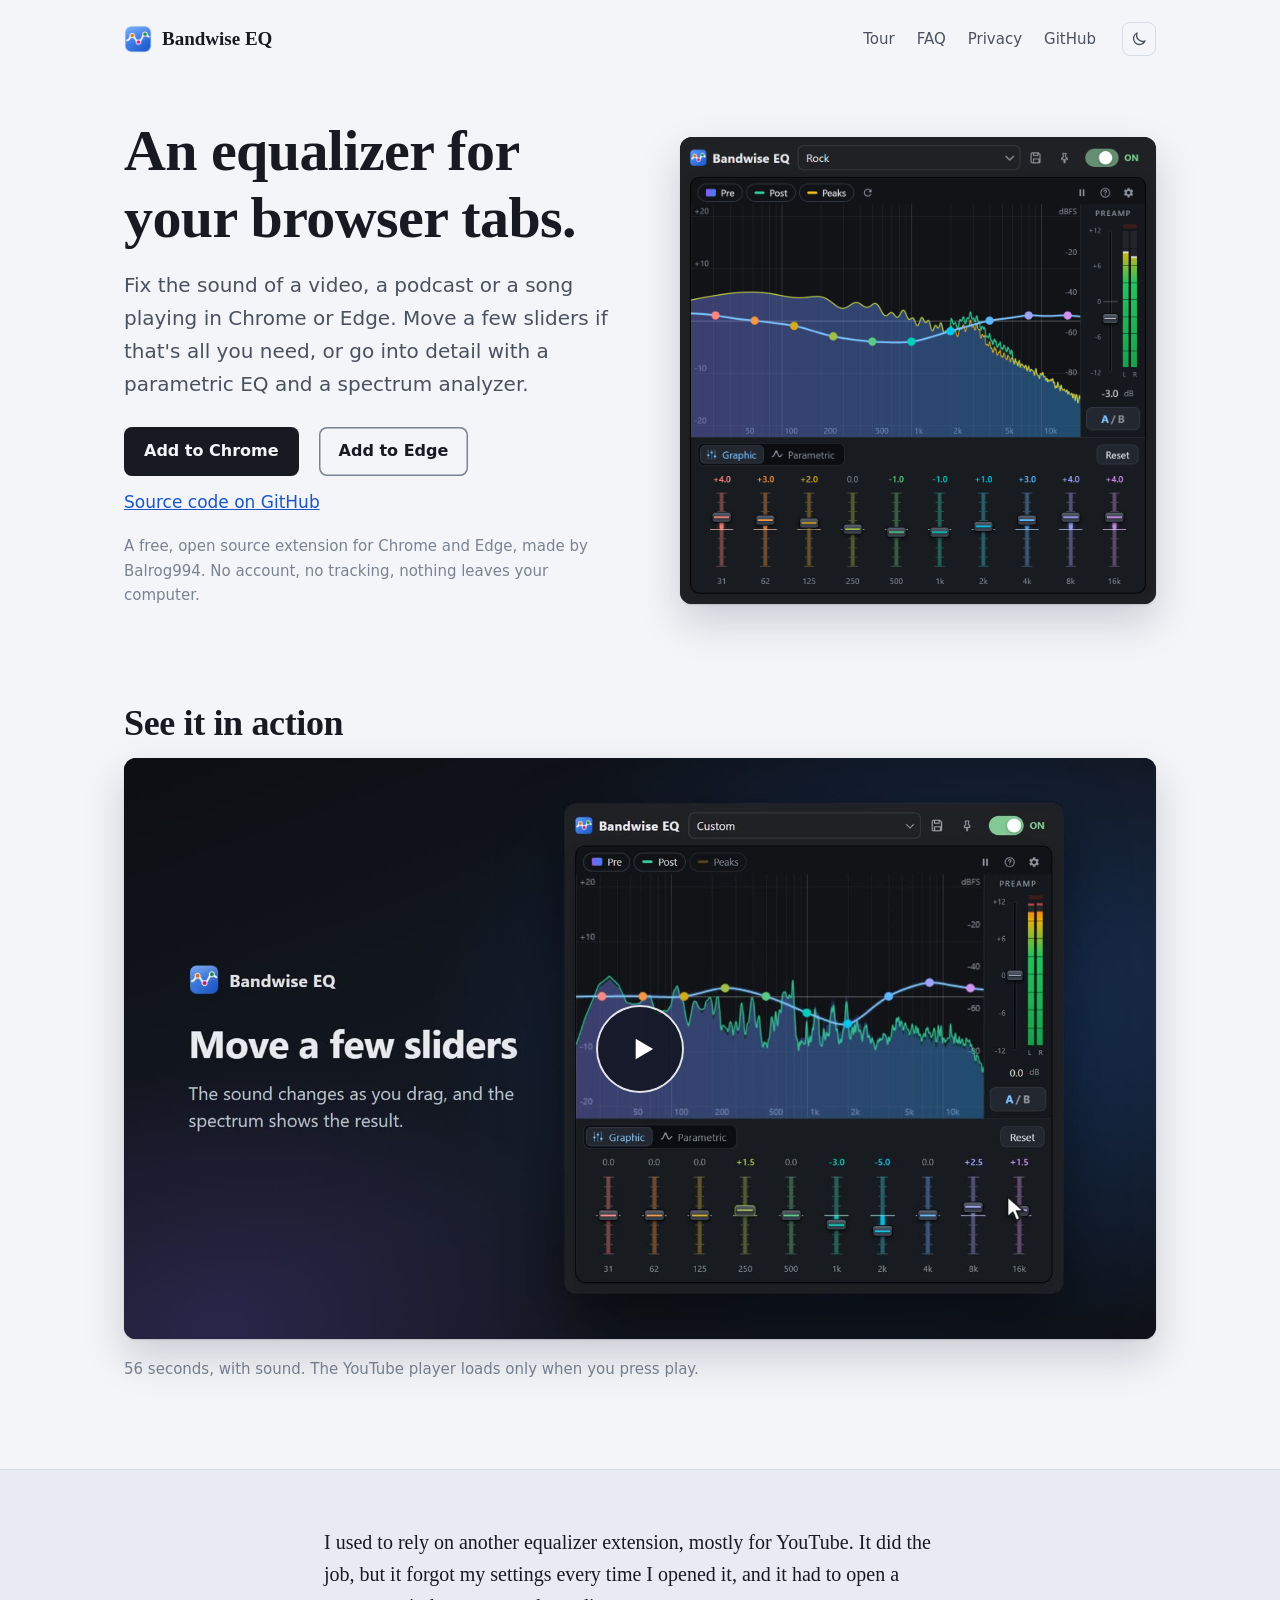
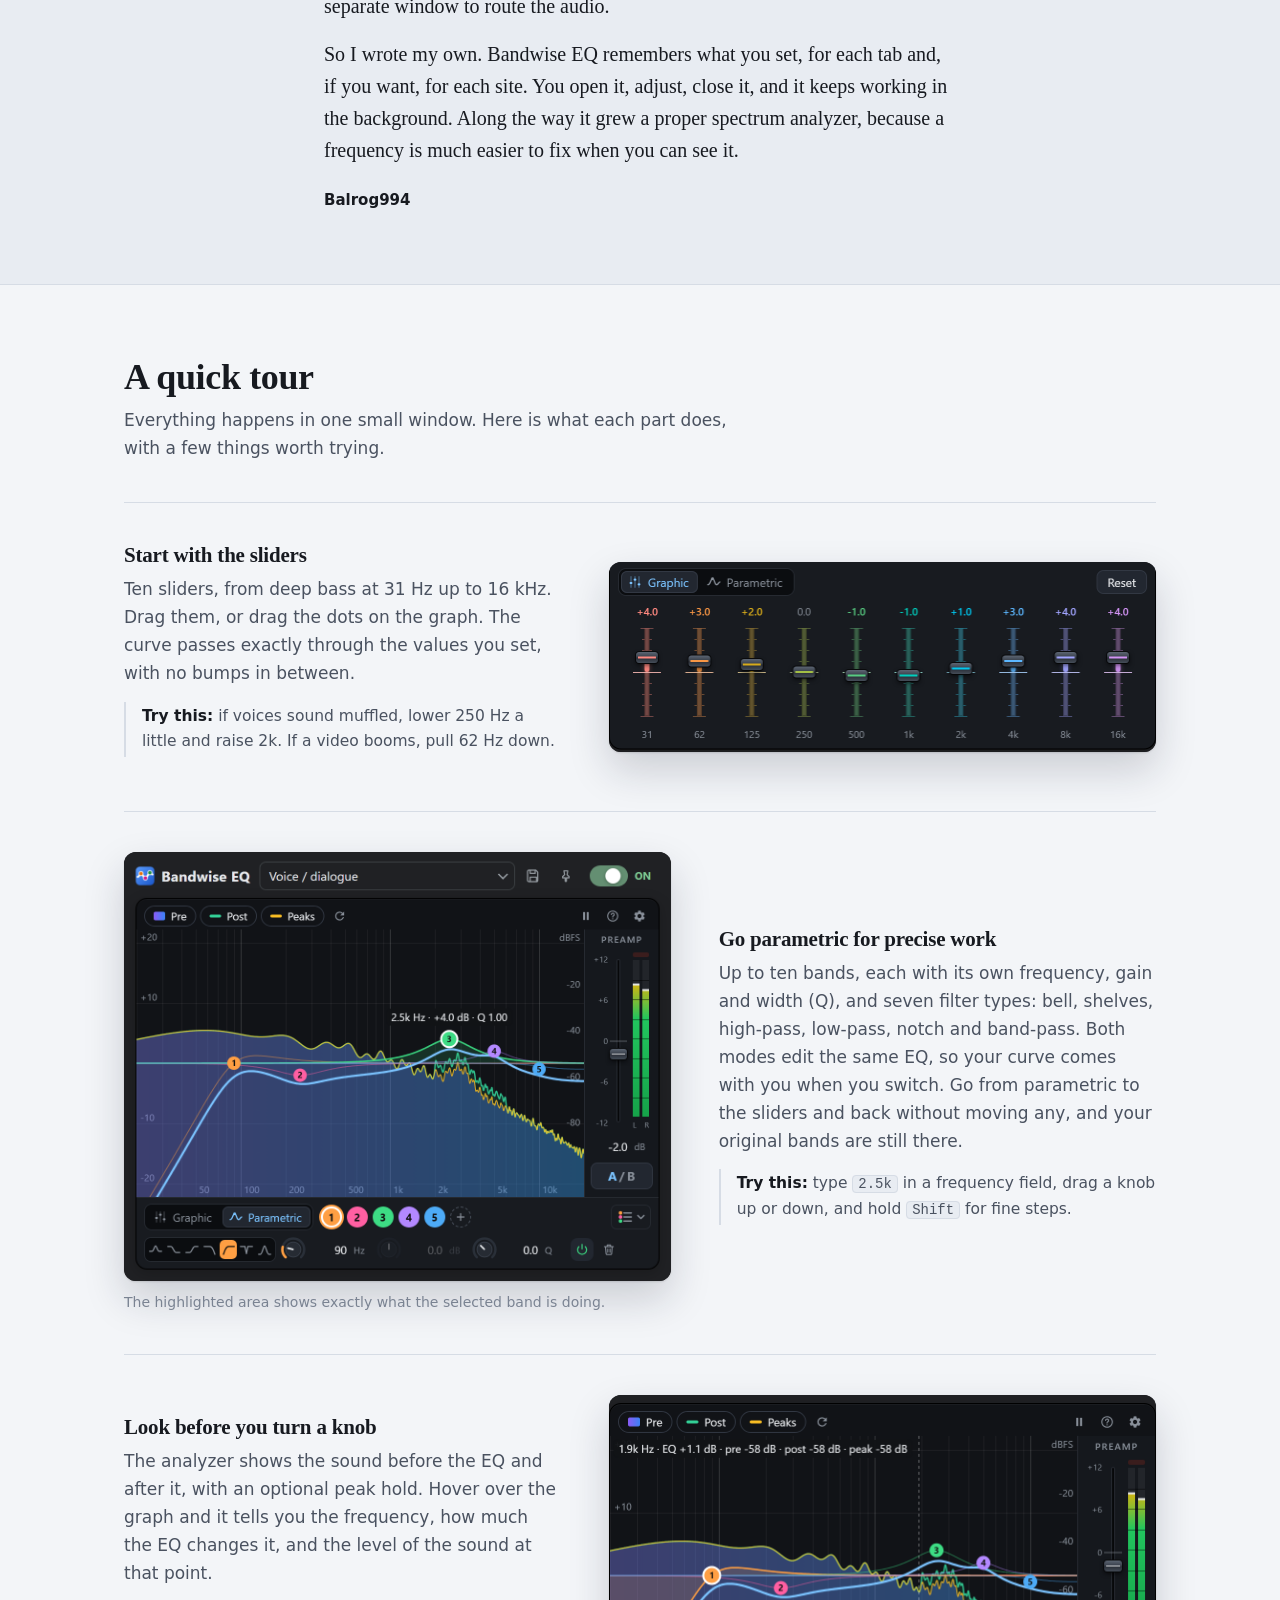
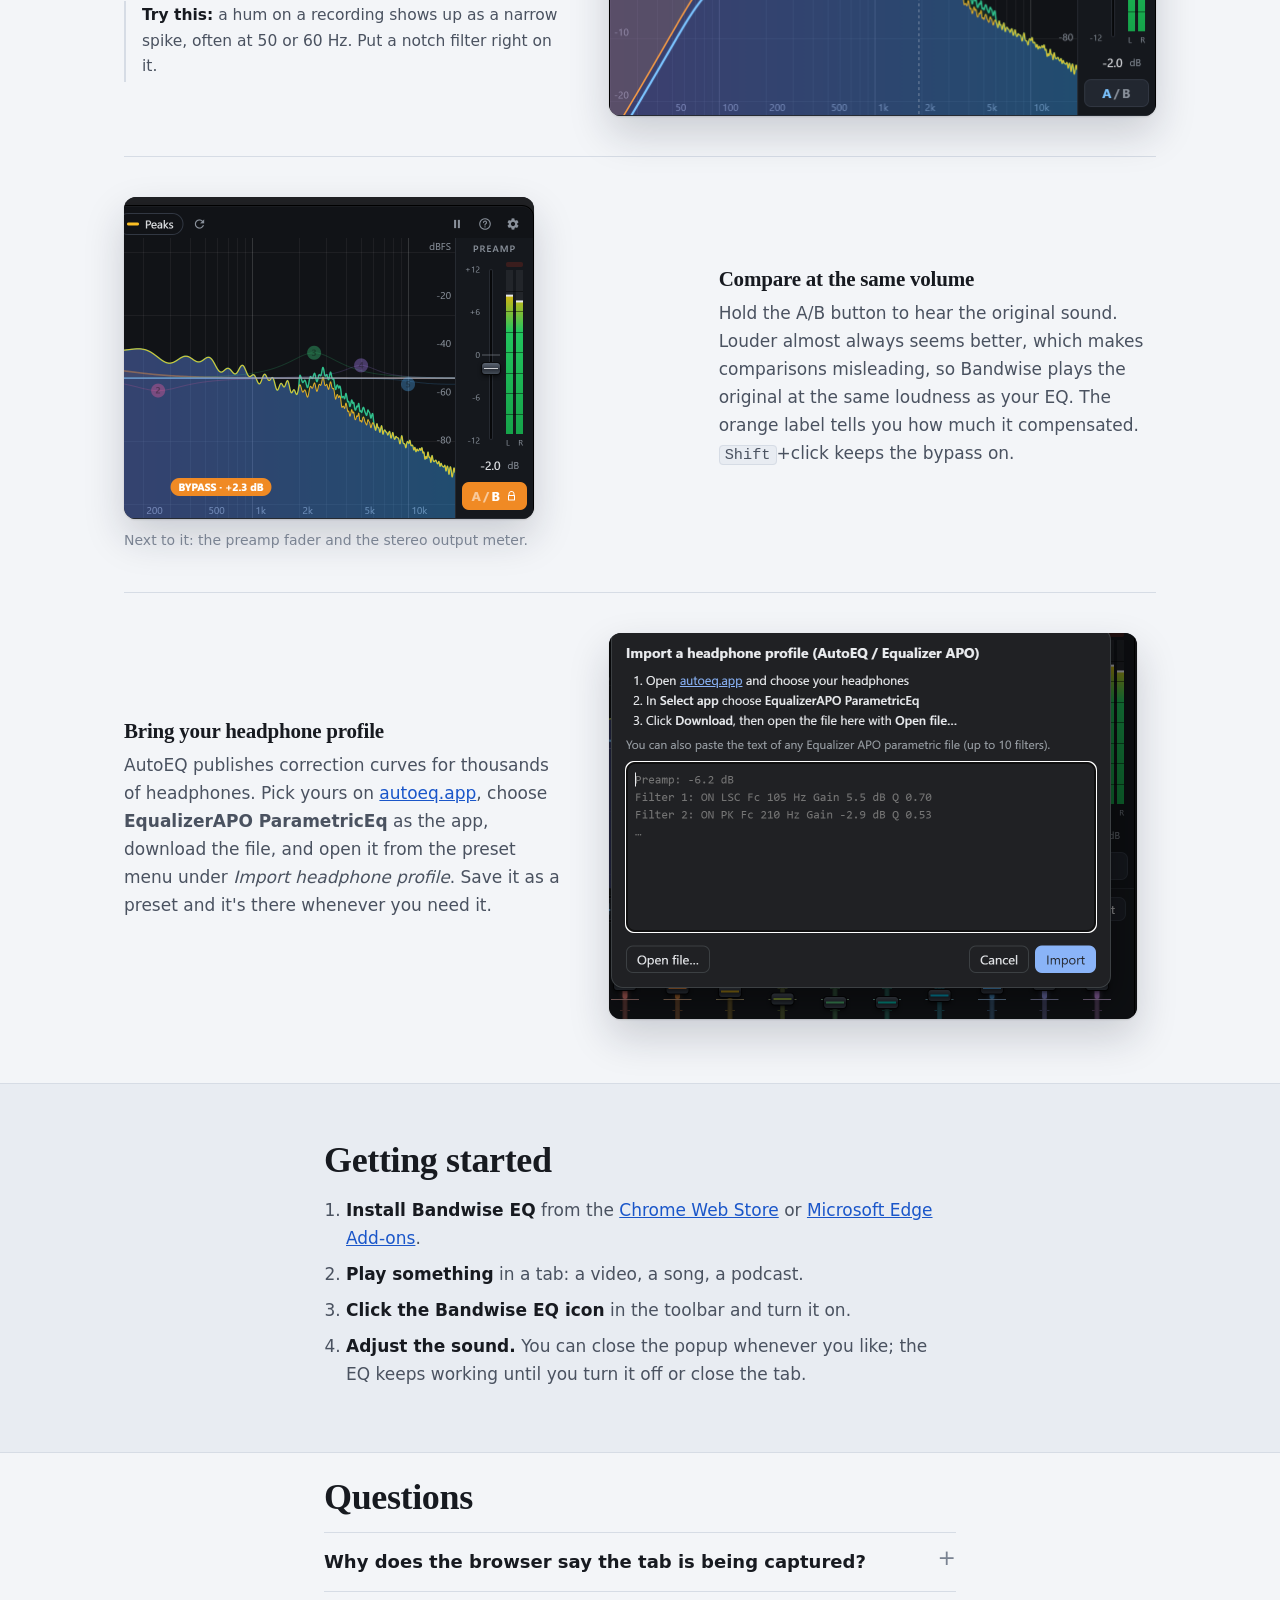
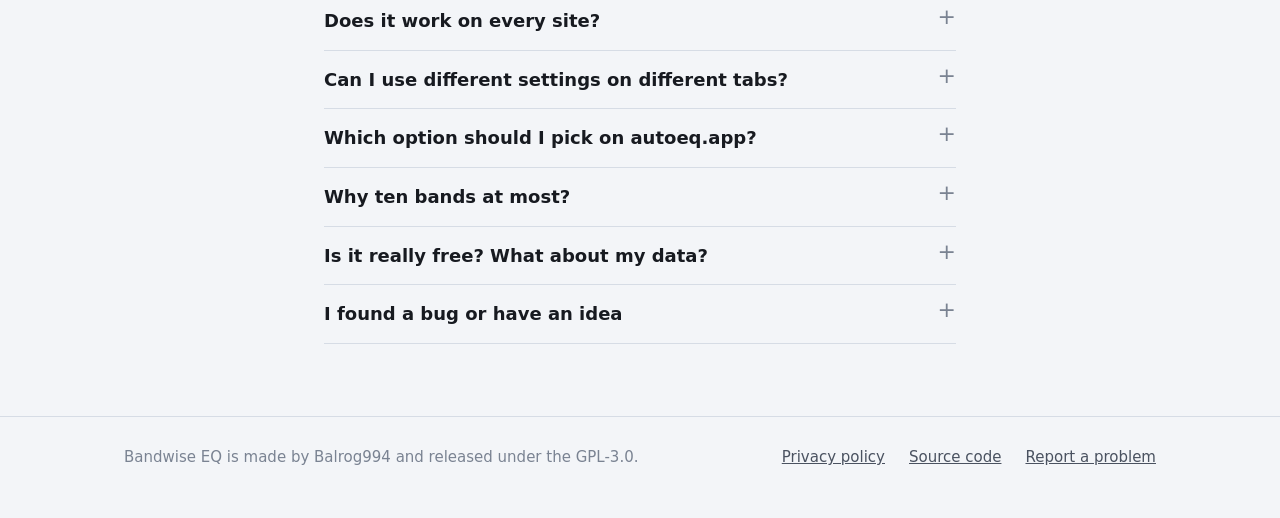
==== commit d3dfb35f: "Add the demo video to the site and README - Site: "See it in action" section below the hero. It show" ====
--- a/docs/index.html
+++ b/docs/index.html
@@ -42,6 +42,16 @@
         <p class="small">A free, open source extension for Chrome and Edge, made by Balrog994. No account, no tracking, nothing leaves your computer.</p>
       </div>
       <a class="shot" href="img/popup.png"><img src="img/popup.png" width="572" height="562" alt="The Bandwise EQ popup in graphic mode, with ten sliders and the spectrum analyzer"></a>
+    </section>
+
+    <section class="wrap demo" id="video">
+      <h2>See it in action</h2>
+      <a class="video" href="https://www.youtube.com/watch?v=1cyO4b-tbcw" data-youtube="1cyO4b-tbcw">
+        <img src="img/video-poster.jpg" width="1600" height="900" loading="lazy" alt="A frame of the demo video: the Bandwise EQ popup with the sliders moved and the spectrum analyzer">
+        <span class="play" aria-hidden="true"><svg viewBox="0 0 24 24"><path d="M8 5.5v13l11-6.5z" fill="currentColor"/></svg></span>
+        <span class="visually-hidden">Play the demo video (56 seconds)</span>
+      </a>
+      <p class="small">56 seconds, with sound. The YouTube player loads only when you press play.</p>
     </section>
 
     <section class="note">
--- a/docs/style.css
+++ b/docs/style.css
@@ -83,6 +83,20 @@
 .note .sign { font-family: var(--sans); font-size: 15px; color: var(--ink-3); margin-top: 22px; }
 .note .sign strong { color: var(--ink); }
 
+/* demo video: a poster that turns into the YouTube player on click (site.js) */
+.demo { padding-block: 8px 72px; }
+.video { position: relative; display: block; aspect-ratio: 16 / 9; border-radius: 12px; overflow: hidden; background: #0f1218;
+  box-shadow: 0 1px 2px rgba(0,0,0,.12), 0 18px 40px rgba(20,30,50,.18); }
+.video img, .video iframe { display: block; width: 100%; height: 100%; border: 0; object-fit: cover; }
+.video .play { position: absolute; left: 50%; top: 50%; width: 84px; height: 84px; margin: -42px 0 0 -42px; border-radius: 50%;
+  display: grid; place-items: center; background: rgba(10, 12, 16, .72); color: #fff; box-shadow: 0 0 0 2px rgba(255,255,255,.85);
+  transition: transform .15s, background .15s; }
+.video .play svg { width: 38px; height: 38px; margin-left: 4px; }
+.video:hover .play { transform: scale(1.06); background: rgba(10, 12, 16, .85); }
+.video:focus-visible { outline: 3px solid var(--link); outline-offset: 3px; }
+.visually-hidden { position: absolute; width: 1px; height: 1px; overflow: hidden; clip-path: inset(50%); white-space: nowrap; }
+@media (max-width: 480px) { .video .play { width: 64px; height: 64px; margin: -32px 0 0 -32px; } .video .play svg { width: 30px; height: 30px; } }
+
 /* tour */
 .tour { padding-block: 72px 24px; }
 .tour > .wrap > h2 { margin-bottom: 8px; }
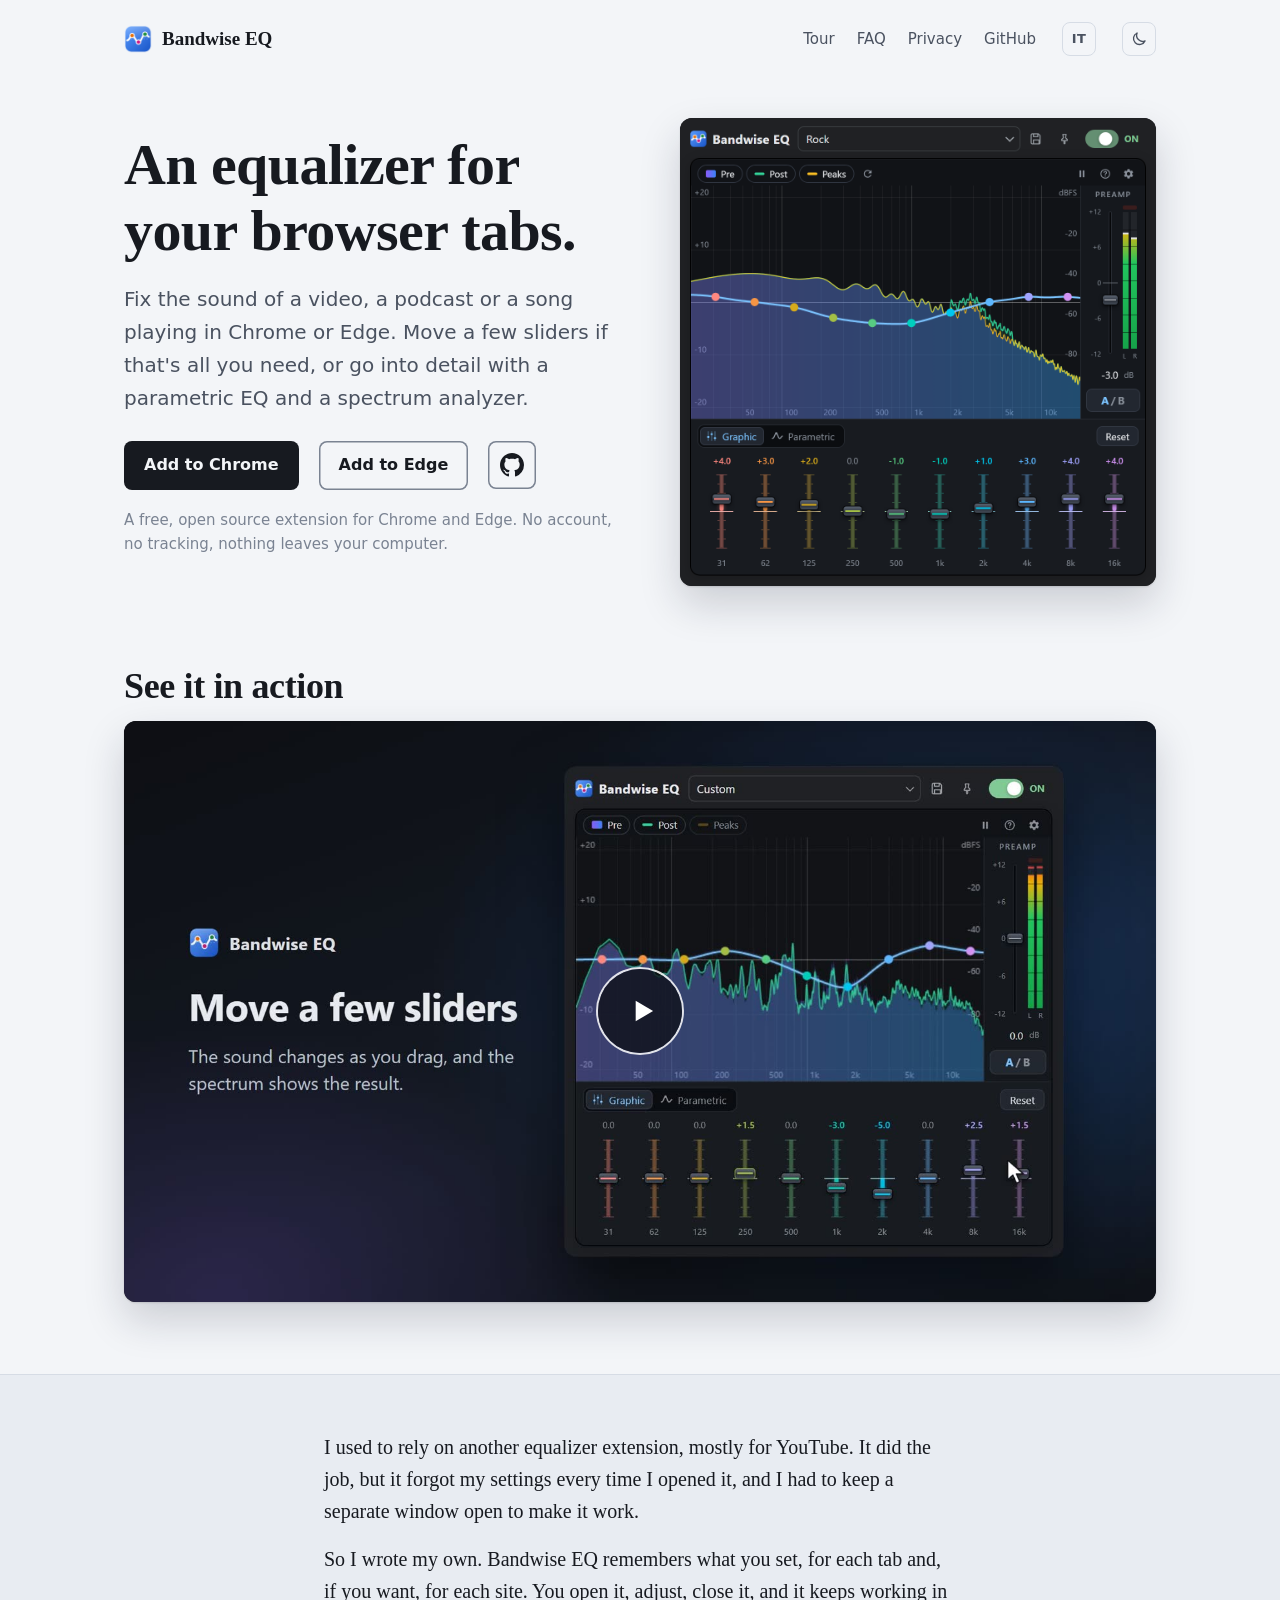
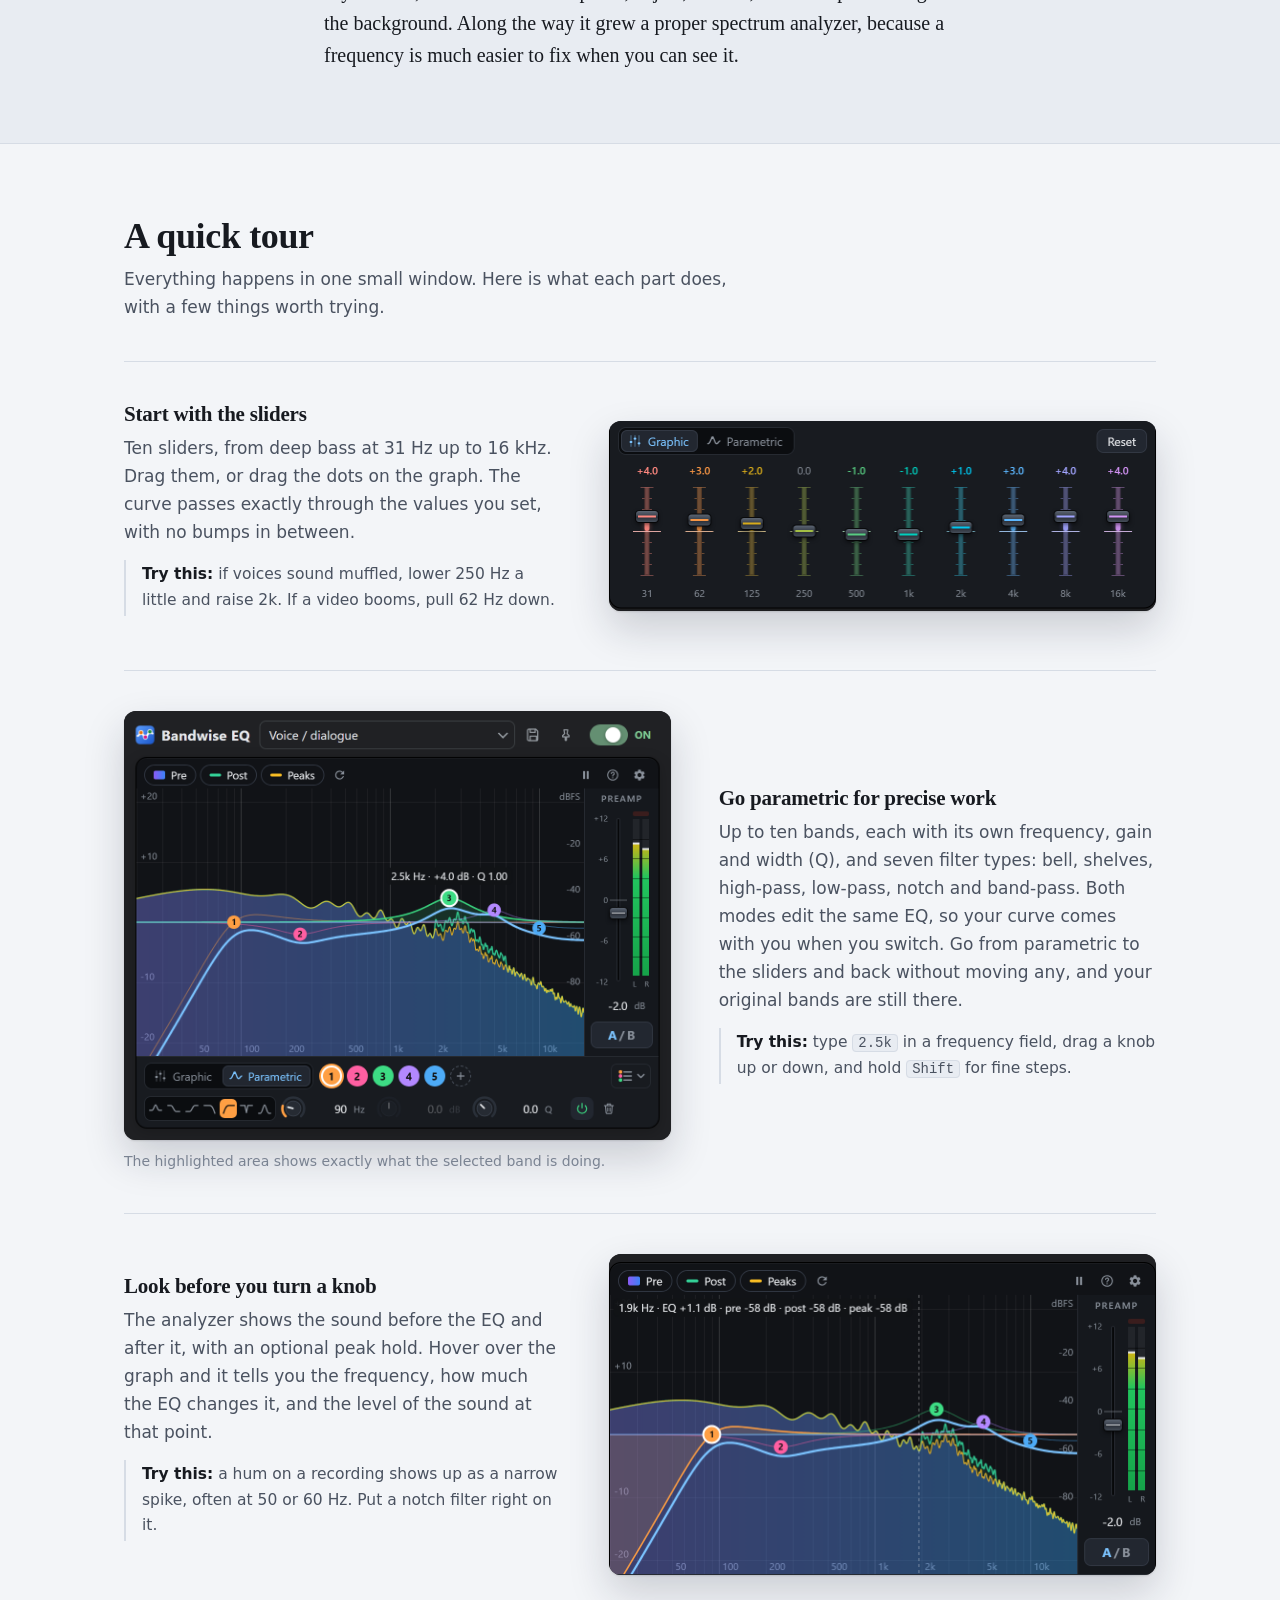
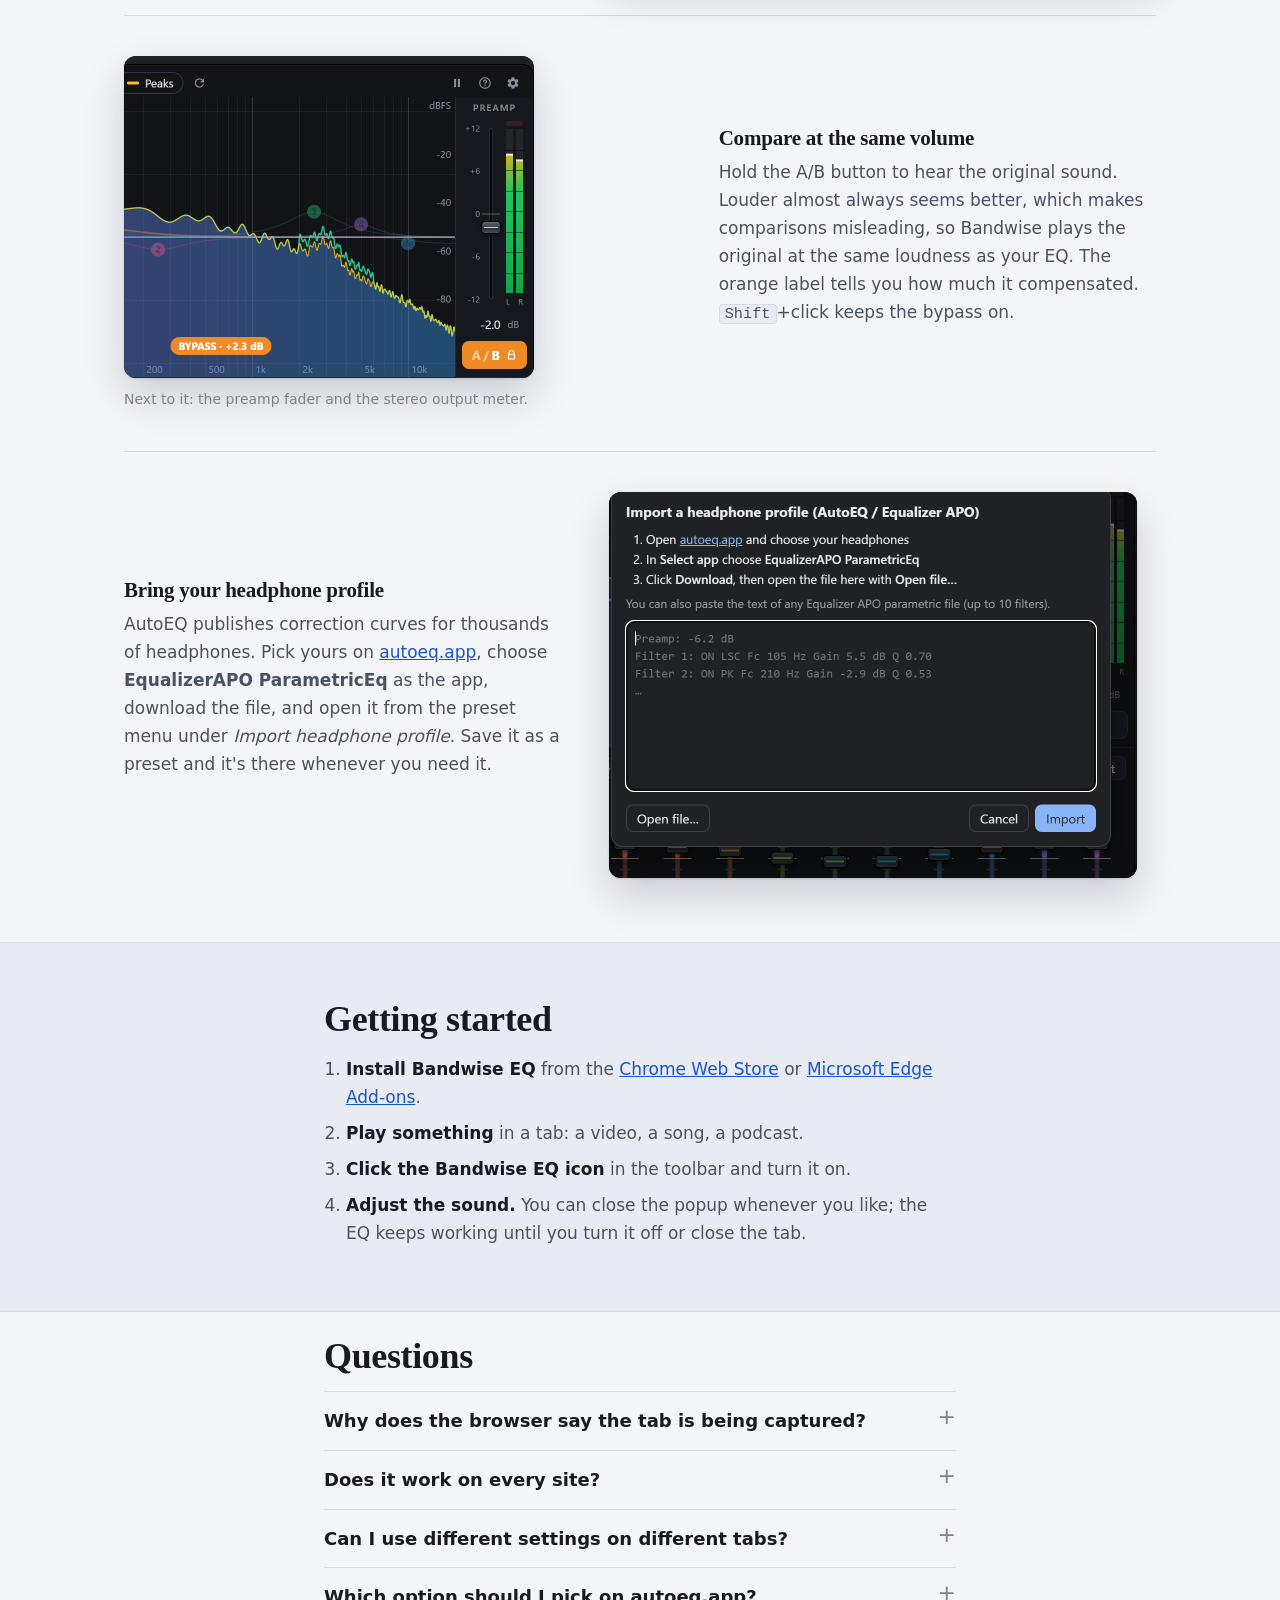
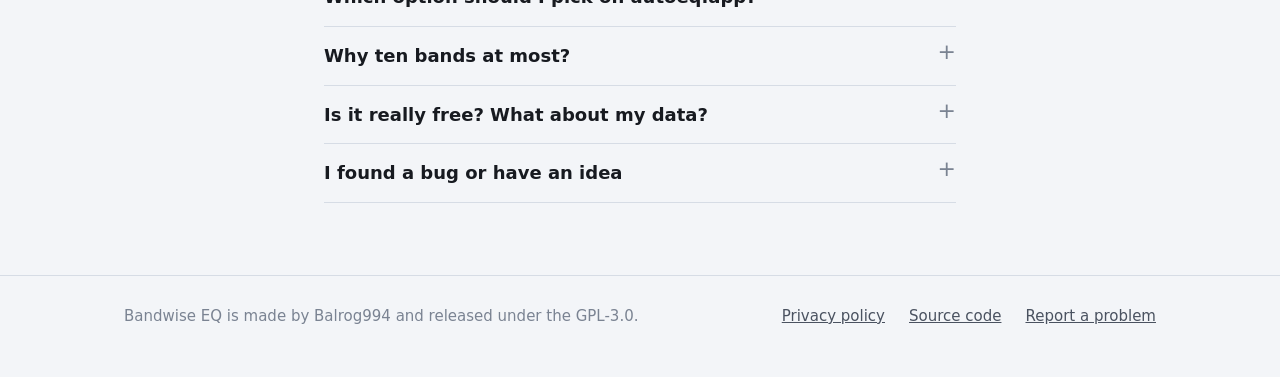
==== commit 6febf404: "Add the Italian version of the site - docs/it/: the home page in Italian, with screenshots of the It" ====
--- a/docs/index.html
+++ b/docs/index.html
@@ -4,12 +4,23 @@
   <meta charset="utf-8">
   <meta name="viewport" content="width=device-width, initial-scale=1">
   <title>Bandwise EQ, an equalizer for your browser tabs</title>
-  <meta name="description" content="A free, open source equalizer for the sound of your browser tabs in Chrome and Edge, with a graphic and a parametric mode, a spectrum analyzer and AutoEQ headphone profiles. Made by Balrog994.">
+  <meta name="description" content="A free, open source equalizer for the sound of your browser tabs in Chrome and Edge, with a graphic and a parametric mode, a spectrum analyzer and AutoEQ headphone profiles.">
   <meta property="og:title" content="Bandwise EQ">
   <meta property="og:description" content="An equalizer for the sound of your browser tabs.">
   <meta property="og:image" content="img/social.png">
+  <link rel="canonical" href="https://bandwise.ilbalrog.it/">
+  <link rel="alternate" hreflang="en" href="https://bandwise.ilbalrog.it/">
+  <link rel="alternate" hreflang="it" href="https://bandwise.ilbalrog.it/it/">
+  <link rel="alternate" hreflang="x-default" href="https://bandwise.ilbalrog.it/">
   <link rel="icon" href="img/icon-128.png">
   <link rel="stylesheet" href="style.css">
+  <!-- first visit: if the browser prefers Italian, go to the Italian page; a choice made with the IT/EN button always wins -->
+  <script>(() => {
+    let saved = null;
+    try { saved = localStorage.getItem("lang"); } catch {}
+    const browser = (navigator.languages || [navigator.language]).map((l) => String(l).slice(0, 2).toLowerCase()).find((l) => l === "it" || l === "en");
+    if ((saved || browser) === "it" && !/bot|crawl|spider|slurp/i.test(navigator.userAgent)) location.replace("it/" + location.hash);
+  })();</script>
   <!-- apply the saved theme before the page is drawn, to avoid a flash -->
   <script>try { const t = localStorage.getItem("theme"); if (t === "light" || t === "dark") document.documentElement.dataset.theme = t; } catch {}</script>
 </head>
@@ -22,6 +33,7 @@
       <a href="#faq">FAQ</a>
       <a href="privacy.html">Privacy</a>
       <a href="https://github.com/Balrog994/bandwise-eq">GitHub</a>
+      <a class="lang" href="it/" hreflang="it" lang="it" data-lang="it" title="Italiano" aria-label="Italiano">IT</a>
       <button class="theme-toggle" type="button" aria-label="Switch theme">
         <svg class="sun" viewBox="0 0 24 24" aria-hidden="true"><circle cx="12" cy="12" r="4.2" fill="none" stroke="currentColor" stroke-width="1.8"/><path d="M12 2.5v2.2M12 19.3v2.2M2.5 12h2.2M19.3 12h2.2M5.3 5.3l1.6 1.6M17.1 17.1l1.6 1.6M5.3 18.7l1.6-1.6M17.1 6.9l1.6-1.6" stroke="currentColor" stroke-width="1.8" stroke-linecap="round"/></svg>
         <svg class="moon" viewBox="0 0 24 24" aria-hidden="true"><path d="M20 14.5A8 8 0 0 1 9.5 4a8 8 0 1 0 10.5 10.5z" fill="none" stroke="currentColor" stroke-width="1.8" stroke-linejoin="round"/></svg>
@@ -37,9 +49,9 @@
         <div class="actions">
           <a class="button" href="https://chromewebstore.google.com/detail/bandwise-eq/pfefhdkgpknkcnjklobgbdjglndbfjmc">Add to Chrome</a>
           <a class="button secondary" href="https://microsoftedge.microsoft.com/addons/detail/ndgnjdgkncfkpemcapnbbpcjgmkjfijc">Add to Edge</a>
-          <a href="https://github.com/Balrog994/bandwise-eq">Source code on GitHub</a>
+          <a class="button secondary icon" href="https://github.com/Balrog994/bandwise-eq" aria-label="Source code on GitHub" title="Source code on GitHub"><svg viewBox="0 0 16 16" aria-hidden="true"><path fill="currentColor" d="M8 0C3.58 0 0 3.58 0 8c0 3.54 2.29 6.53 5.47 7.59.4.07.55-.17.55-.38 0-.19-.01-.82-.01-1.49-2.01.37-2.53-.49-2.69-.94-.09-.23-.48-.94-.82-1.13-.28-.15-.68-.52-.01-.53.63-.01 1.08.58 1.23.82.72 1.21 1.87.87 2.33.66.07-.52.28-.87.51-1.07-1.78-.2-3.64-.89-3.64-3.95 0-.87.31-1.59.82-2.15-.08-.2-.36-1.02.08-2.12 0 0 .67-.21 2.2.82.64-.18 1.32-.27 2-.27.68 0 1.36.09 2 .27 1.53-1.04 2.2-.82 2.2-.82.44 1.1.16 1.92.08 2.12.51.56.82 1.27.82 2.15 0 3.07-1.87 3.75-3.65 3.95.29.25.54.73.54 1.48 0 1.07-.01 1.93-.01 2.2 0 .21.15.46.55.38A8.013 8.013 0 0016 8c0-4.42-3.58-8-8-8z"/></svg></a>
         </div>
-        <p class="small">A free, open source extension for Chrome and Edge, made by Balrog994. No account, no tracking, nothing leaves your computer.</p>
+        <p class="small">A free, open source extension for Chrome and Edge. No account, no tracking, nothing leaves your computer.</p>
       </div>
       <a class="shot" href="img/popup.png"><img src="img/popup.png" width="572" height="562" alt="The Bandwise EQ popup in graphic mode, with ten sliders and the spectrum analyzer"></a>
     </section>
@@ -51,14 +63,12 @@
         <span class="play" aria-hidden="true"><svg viewBox="0 0 24 24"><path d="M8 5.5v13l11-6.5z" fill="currentColor"/></svg></span>
         <span class="visually-hidden">Play the demo video (56 seconds)</span>
       </a>
-      <p class="small">56 seconds, with sound. The YouTube player loads only when you press play.</p>
     </section>
 
     <section class="note">
       <div class="wrap narrow">
-        <p>I used to rely on another equalizer extension, mostly for YouTube. It did the job, but it forgot my settings every time I opened it, and it had to open a separate window to route the audio.</p>
+        <p>I used to rely on another equalizer extension, mostly for YouTube. It did the job, but it forgot my settings every time I opened it, and I had to keep a separate window open to make it work.</p>
         <p>So I wrote my own. Bandwise EQ remembers what you set, for each tab and, if you want, for each site. You open it, adjust, close it, and it keeps working in the background. Along the way it grew a proper spectrum analyzer, because a frequency is much easier to fix when you can see it.</p>
-        <p class="sign"><strong>Balrog994</strong></p>
       </div>
     </section>
 
--- a/docs/style.css
+++ b/docs/style.css
@@ -40,6 +40,9 @@
 .site-head nav { margin-left: auto; display: flex; align-items: center; gap: 22px; font-size: 15px; }
 .site-head nav a { color: var(--ink-2); text-decoration: none; }
 .site-head nav a:hover { color: var(--ink); text-decoration: underline; }
+.site-head nav a.lang { display: grid; place-items: center; min-width: 34px; height: 34px; margin-left: 4px; padding: 0 7px; box-sizing: border-box;
+  border: 1px solid var(--line); border-radius: 8px; font-size: 13px; font-weight: 600; letter-spacing: .4px; }
+.site-head nav a.lang:hover { text-decoration: none; border-color: var(--ink-3); }
 .theme-toggle {
   display: grid; place-items: center; width: 34px; height: 34px; margin-left: 4px; padding: 0;
   border: 1px solid var(--line); border-radius: 8px; background: none; color: var(--ink-2); cursor: pointer;
@@ -66,6 +69,8 @@
   background: var(--ink); color: var(--paper); text-decoration: none;
 }
 .button.secondary { background: none; color: var(--ink); box-shadow: inset 0 0 0 1.5px var(--ink-3); }
+.button.icon { display: inline-grid; place-items: center; padding: 0; width: 48px; height: 48px; }
+.button.icon svg { width: 24px; height: 24px; }
 .button:hover { opacity: .88; }
 .button:focus-visible { outline: 2px solid var(--link); outline-offset: 2px; }
 .small { font-size: 15px; color: var(--ink-3); margin-top: 18px; }
@@ -156,7 +161,15 @@
 }
 @media (max-width: 480px) {
   .site-head .name { white-space: nowrap; }
+  .site-head nav { gap: 12px; }
+  .actions { column-gap: 12px; }
+  .button:not(.icon) { padding-inline: 16px; }
   /* both links are also in the footer */
-  .site-head nav a[href$="privacy.html"], .site-head nav a[href^="https://github.com"] { display: none; }
+  .site-head nav a[href*="privacy.html"], .site-head nav a[href^="https://github.com"] { display: none; }
+}
+@media (max-width: 400px) {
+  /* narrow phones: the language and theme buttons must stay inside the side gutter */
+  .site-head nav { gap: 8px; }
+  .site-head nav a.lang, .theme-toggle { margin-left: 0; }
 }
 dialog.zoom:focus, dialog.zoom:focus-visible { outline: none; }
